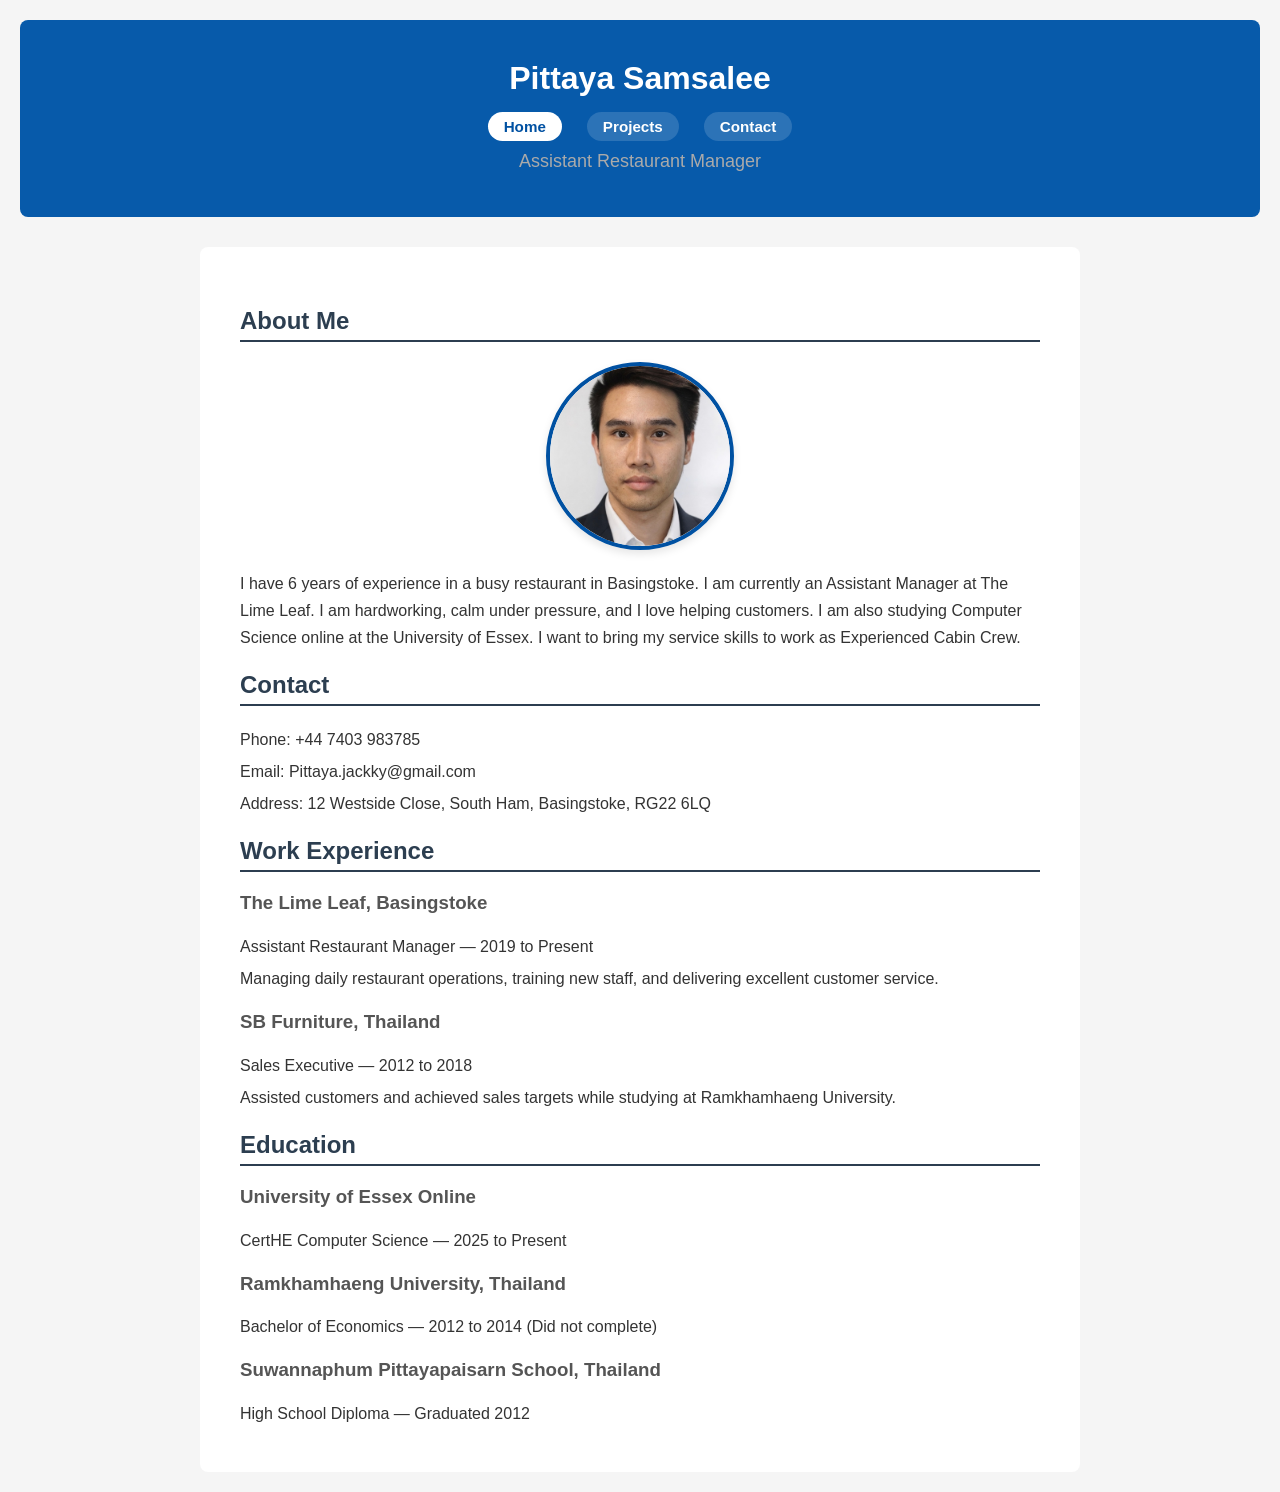
==== index.html @ 36ee8d10 "Add files via upload" ====
<!DOCTYPE html>
<html lang="en">
<head>
  <meta charset="UTF-8">
  <meta name="viewport" content="width=device-width, initial-scale=1.0">
  <title>Pittaya Samsalee</title>
  <link rel="stylesheet" href="style.css">
</head>
<body>

  <header>
    <h1>Pittaya Samsalee</h1>
    <nav class="navbar">
      <a href="index.html" class="nav-link active">Home</a>
      <a href="#" class="nav-link">Projects</a>
      <a href="#" class="nav-link">Contact</a>
    </nav>  
    <p>Assistant Restaurant Manager</p>
  </header>
  <main>

    <section>
      <h2>About Me</h2>
      <img src="profile.jpeg" alt="Pittaya Samsalee" class="profile-img">
      <p>I have 6 years of experience in a busy restaurant in Basingstoke. 
      I am currently an Assistant Manager at The Lime Leaf. I am hardworking, 
      calm under pressure, and I love helping customers. I am also studying 
      Computer Science online at the University of Essex. I want to bring my 
      service skills to work as Experienced Cabin Crew.</p>
    </section>

    <section>
      <h2>Contact</h2>
      <p>Phone: +44 7403 983785</p>
      <p>Email: Pittaya.jackky@gmail.com</p>
      <p>Address: 12 Westside Close, South Ham, Basingstoke, RG22 6LQ</p>
    </section>

    <section>
  <h2>Work Experience</h2>

  <h3>The Lime Leaf, Basingstoke</h3>
  <p>Assistant Restaurant Manager — 2019 to Present</p>
  <p>Managing daily restaurant operations, training new staff, 
  and delivering excellent customer service.</p>

  <h3>SB Furniture, Thailand</h3>
  <p>Sales Executive — 2012 to 2018</p>
  <p>Assisted customers and achieved sales targets while 
  studying at Ramkhamhaeng University.</p>

</section><section>
  <h2>Education</h2>

  <h3>University of Essex Online</h3>
  <p>CertHE Computer Science — 2025 to Present</p>

  <h3>Ramkhamhaeng University, Thailand</h3>
  <p>Bachelor of Economics — 2012 to 2014 (Did not complete)</p>

  <h3>Suwannaphum Pittayapaisarn School, Thailand</h3>
  <p>High School Diploma — Graduated 2012</p>

</section>
---- style.css ----
body {
  font-family: Arial, sans-serif;
  background-color: #f5f5f5;
  color: #333333;
  margin: 0;
  padding: 20px;
}

h1 {
  color: #2c3e50;
}

h2 {
  color: #2c3e50;
  border-bottom: 2px solid #2c3e50;
  padding-bottom: 5px;
}

h3 {
  color: #555555;
}main {
  max-width: 800px;
  margin: 0 auto;
  background-color: #ffffff;
  padding: 40px;
  border-radius: 8px;
}

header {
  text-align: center;
  margin-bottom: 30px;
}

ssection {
  margin-bottom: 30px;
}

p {  
  line-height: 1.7;  
  margin: 5px 0;
}

header {  
  background-color: #075AAA;  
  color: #ffffff;  
  padding: 40px;  
  border-radius: 8px;  
  margin-bottom: 30px;
}

header h1 {  
  color: #ffffff;  
  margin: 0;
}

header p {  
  color: #aaaaaa;  
  font-size: 18px;  
  margin: 5px 0 0 0;
}
.profile-img {
    display: block;
    margin: 20px auto;       
    width: 180px;            
    height: 180px;           
    object-fit: cover;       
    border-radius: 50%;      
    border: 4px solid #0051a2;
    box-shadow: 0 4px 8px rgba(0, 0, 0, 0.1);
}
.navbar {
    margin: 15px auto 5px auto;
    display: flex;
    justify-content: center;
    gap: 25px;
}

/* สไตล์ของปุ่มลิงก์ */
.nav-link {
    color: #ffffff !important;
    background-color: rgba(255, 255, 255, 0.15);
    text-decoration: none;
    font-size: 0.95rem;
    padding: 6px 16px;
    border-radius: 20px;
    font-weight: bold;
    transition: all 0.3s ease;
}

/* เวลาเมาส์ชี้ หรือปุ่มหน้าปัจจุบัน */
.nav-link:hover, .nav-link.active {
    color: #0051a2 !important;
    background-color: #ffffff;
}
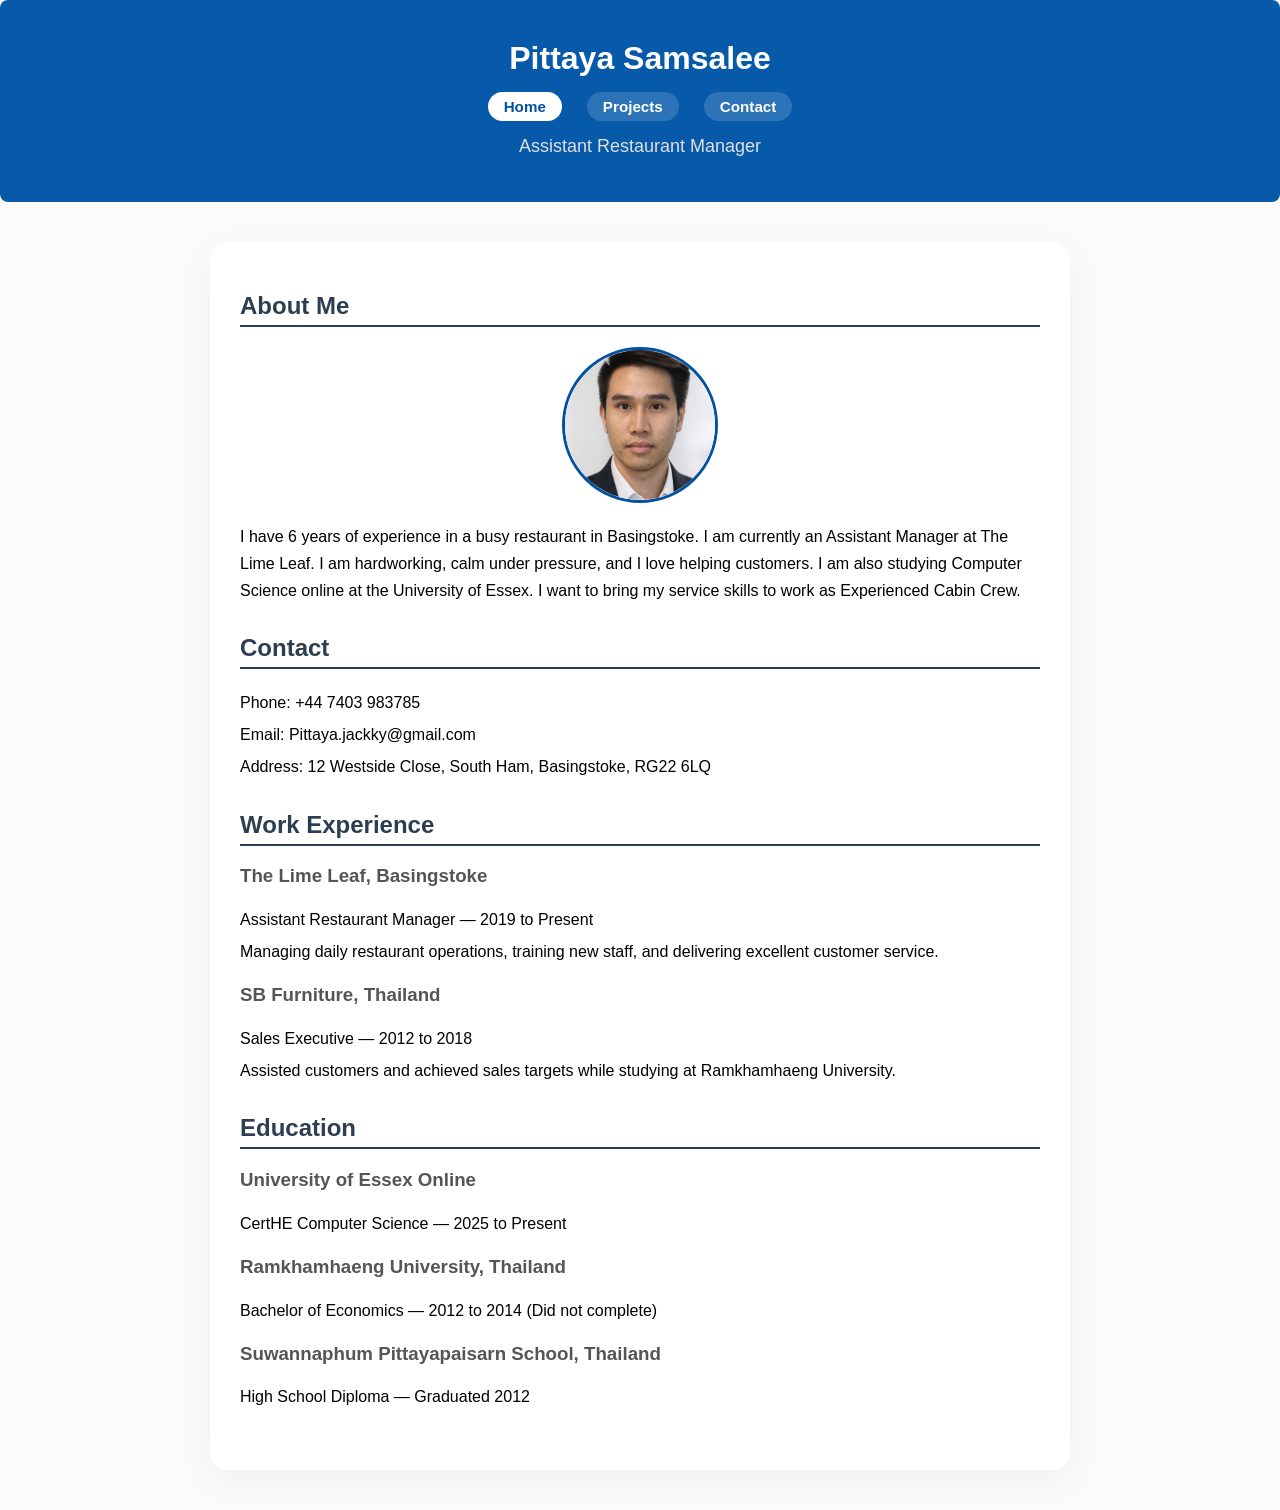
==== commit 240e063b: "Add files via upload" ====
--- a/index.html
+++ b/index.html
@@ -4,6 +4,9 @@
   <meta charset="UTF-8">
   <meta name="viewport" content="width=device-width, initial-scale=1.0">
   <title>Pittaya Samsalee</title>
+  <link rel="preconnect" href="https://fonts.googleapis.com">
+  <link rel="preconnect" href="https://fonts.gstatic.com" crossorigin>
+  <link href="https://fonts.googleapis.com/css2?family=Prompt:ital,wght@0,300;0,400;0,600;0,700;1,400&display=swap" rel="stylesheet">
   <link rel="stylesheet" href="style.css">
 </head>
 <body>
@@ -13,10 +16,11 @@
     <nav class="navbar">
       <a href="index.html" class="nav-link active">Home</a>
       <a href="#" class="nav-link">Projects</a>
-      <a href="#" class="nav-link">Contact</a>
-    </nav>  
+      <a href="contact.html" class="nav-link">Contact</a>
+    </nav>
     <p>Assistant Restaurant Manager</p>
   </header>
+  
   <main>
 
     <section>
@@ -37,28 +41,27 @@
     </section>
 
     <section>
-  <h2>Work Experience</h2>
+      <h2>Work Experience</h2>
+      <h3>The Lime Leaf, Basingstoke</h3>
+      <p>Assistant Restaurant Manager — 2019 to Present</p>
+      <p>Managing daily restaurant operations, training new staff, 
+      and delivering excellent customer service.</p>
+      <h3>SB Furniture, Thailand</h3>
+      <p>Sales Executive — 2012 to 2018</p>
+      <p>Assisted customers and achieved sales targets while 
+      studying at Ramkhamhaeng University.</p>
+    </section>
 
-  <h3>The Lime Leaf, Basingstoke</h3>
-  <p>Assistant Restaurant Manager — 2019 to Present</p>
-  <p>Managing daily restaurant operations, training new staff, 
-  and delivering excellent customer service.</p>
+    <section>
+      <h2>Education</h2>
+      <h3>University of Essex Online</h3>
+      <p>CertHE Computer Science — 2025 to Present</p>
+      <h3>Ramkhamhaeng University, Thailand</h3>
+      <p>Bachelor of Economics — 2012 to 2014 (Did not complete)</p>
+      <h3>Suwannaphum Pittayapaisarn School, Thailand</h3>
+      <p>High School Diploma — Graduated 2012</p>
+    </section>
 
-  <h3>SB Furniture, Thailand</h3>
-  <p>Sales Executive — 2012 to 2018</p>
-  <p>Assisted customers and achieved sales targets while 
-  studying at Ramkhamhaeng University.</p>
-
-</section><section>
-  <h2>Education</h2>
-
-  <h3>University of Essex Online</h3>
-  <p>CertHE Computer Science — 2025 to Present</p>
-
-  <h3>Ramkhamhaeng University, Thailand</h3>
-  <p>Bachelor of Economics — 2012 to 2014 (Did not complete)</p>
-
-  <h3>Suwannaphum Pittayapaisarn School, Thailand</h3>
-  <p>High School Diploma — Graduated 2012</p>
-
-</section>+  </main>
+</body>
+</html>
--- a/style.css
+++ b/style.css
@@ -1,73 +1,87 @@
-body {
-  font-family: Arial, sans-serif;
-  background-color: #f5f5f5;
-  color: #333333;
-  margin: 0;
-  padding: 20px;
+/* 1. จัดการฟอนต์และพื้นหลังรอบนอก */
+body, h1, h2, h3, p, a {
+    font-family: 'Prompt', -apple-system, BlinkMacSystemFont, "Segoe UI", sans-serif !important;
 }
 
+body {
+    background-color: #fcfbfa; /* สีขาวนวล Warm Minimal หรูหราสบายตา */
+    margin: 0;
+    padding: 0;
+}
+
+/* 2. จัดการหัวเว็บสีน้ำเงินเด่นสง่า */
+header {  
+    background-color: #075AAA;  
+    color: #ffffff;  
+    padding: 40px;  
+    border-radius: 8px;  
+    margin-bottom: 30px;
+    text-align: center;
+}
+
+header h1 {  
+    color: #ffffff;  
+    margin: 0;
+}
+
+header p {  
+    color: #e0e0e0;  
+    font-size: 18px;  
+    margin: 10px 0 0 0;
+}
+
+/* 3. กล่องเนื้อหาหลัก (ลอยตัวมีมิติ) */
+main {
+    max-width: 800px;
+    margin: 40px auto;
+    padding: 30px;
+    background-color: #ffffff; 
+    border-radius: 16px; 
+    box-shadow: 0 10px 40px rgba(0, 0, 0, 0.05); /* เงาฟุ้งๆ 5% ดูแพง */
+}
+
+/* 4. หัวข้อภายในเนื้อหา */
 h1 {
-  color: #2c3e50;
+    color: #2c3e50;
 }
 
 h2 {
-  color: #2c3e50;
-  border-bottom: 2px solid #2c3e50;
-  padding-bottom: 5px;
+    color: #2c3e50;
+    border-bottom: 2px solid #2c3e50;
+    padding-bottom: 5px;
 }
 
 h3 {
-  color: #555555;
-}main {
-  max-width: 800px;
-  margin: 0 auto;
-  background-color: #ffffff;
-  padding: 40px;
-  border-radius: 8px;
+    color: #555555;
 }
 
-header {
-  text-align: center;
-  margin-bottom: 30px;
-}
-
-ssection {
-  margin-bottom: 30px;
+section {
+    margin-bottom: 30px;
 }
 
 p {  
-  line-height: 1.7;  
-  margin: 5px 0;
+    line-height: 1.7;  
+    margin: 5px 0;
 }
 
-header {  
-  background-color: #075AAA;  
-  color: #ffffff;  
-  padding: 40px;  
-  border-radius: 8px;  
-  margin-bottom: 30px;
+/* 5. รูปโปรไฟล์พร้อมเอฟเฟกต์ซูมเวลาร่อนเมาส์ผ่าน */
+.profile-img {
+    width: 150px;
+    height: 150px;
+    border-radius: 50%;
+    object-fit: cover;
+    display: block;
+    margin: 20px auto;
+    border: 3px solid #0051a2;
+    transition: transform 0.4s cubic-bezier(0.165, 0.84, 0.44, 1);
 }
 
-header h1 {  
-  color: #ffffff;  
-  margin: 0;
+.profile-img:hover {
+    transform: scale(1.08); /* รูปขยายอย่างนุ่มนวล 8% */
+    cursor: pointer;
 }
 
-header p {  
-  color: #aaaaaa;  
-  font-size: 18px;  
-  margin: 5px 0 0 0;
-}
-.profile-img {
-    display: block;
-    margin: 20px auto;       
-    width: 180px;            
-    height: 180px;           
-    object-fit: cover;       
-    border-radius: 50%;      
-    border: 4px solid #0051a2;
-    box-shadow: 0 4px 8px rgba(0, 0, 0, 0.1);
-}
+/* 6. แถบเมนูนำทาง (Navbar) */
 .navbar {
     margin: 15px auto 5px auto;
     display: flex;
@@ -75,7 +89,6 @@
     gap: 25px;
 }
 
-/* สไตล์ของปุ่มลิงก์ */
 .nav-link {
     color: #ffffff !important;
     background-color: rgba(255, 255, 255, 0.15);
@@ -87,7 +100,6 @@
     transition: all 0.3s ease;
 }
 
-/* เวลาเมาส์ชี้ หรือปุ่มหน้าปัจจุบัน */
 .nav-link:hover, .nav-link.active {
     color: #0051a2 !important;
     background-color: #ffffff;
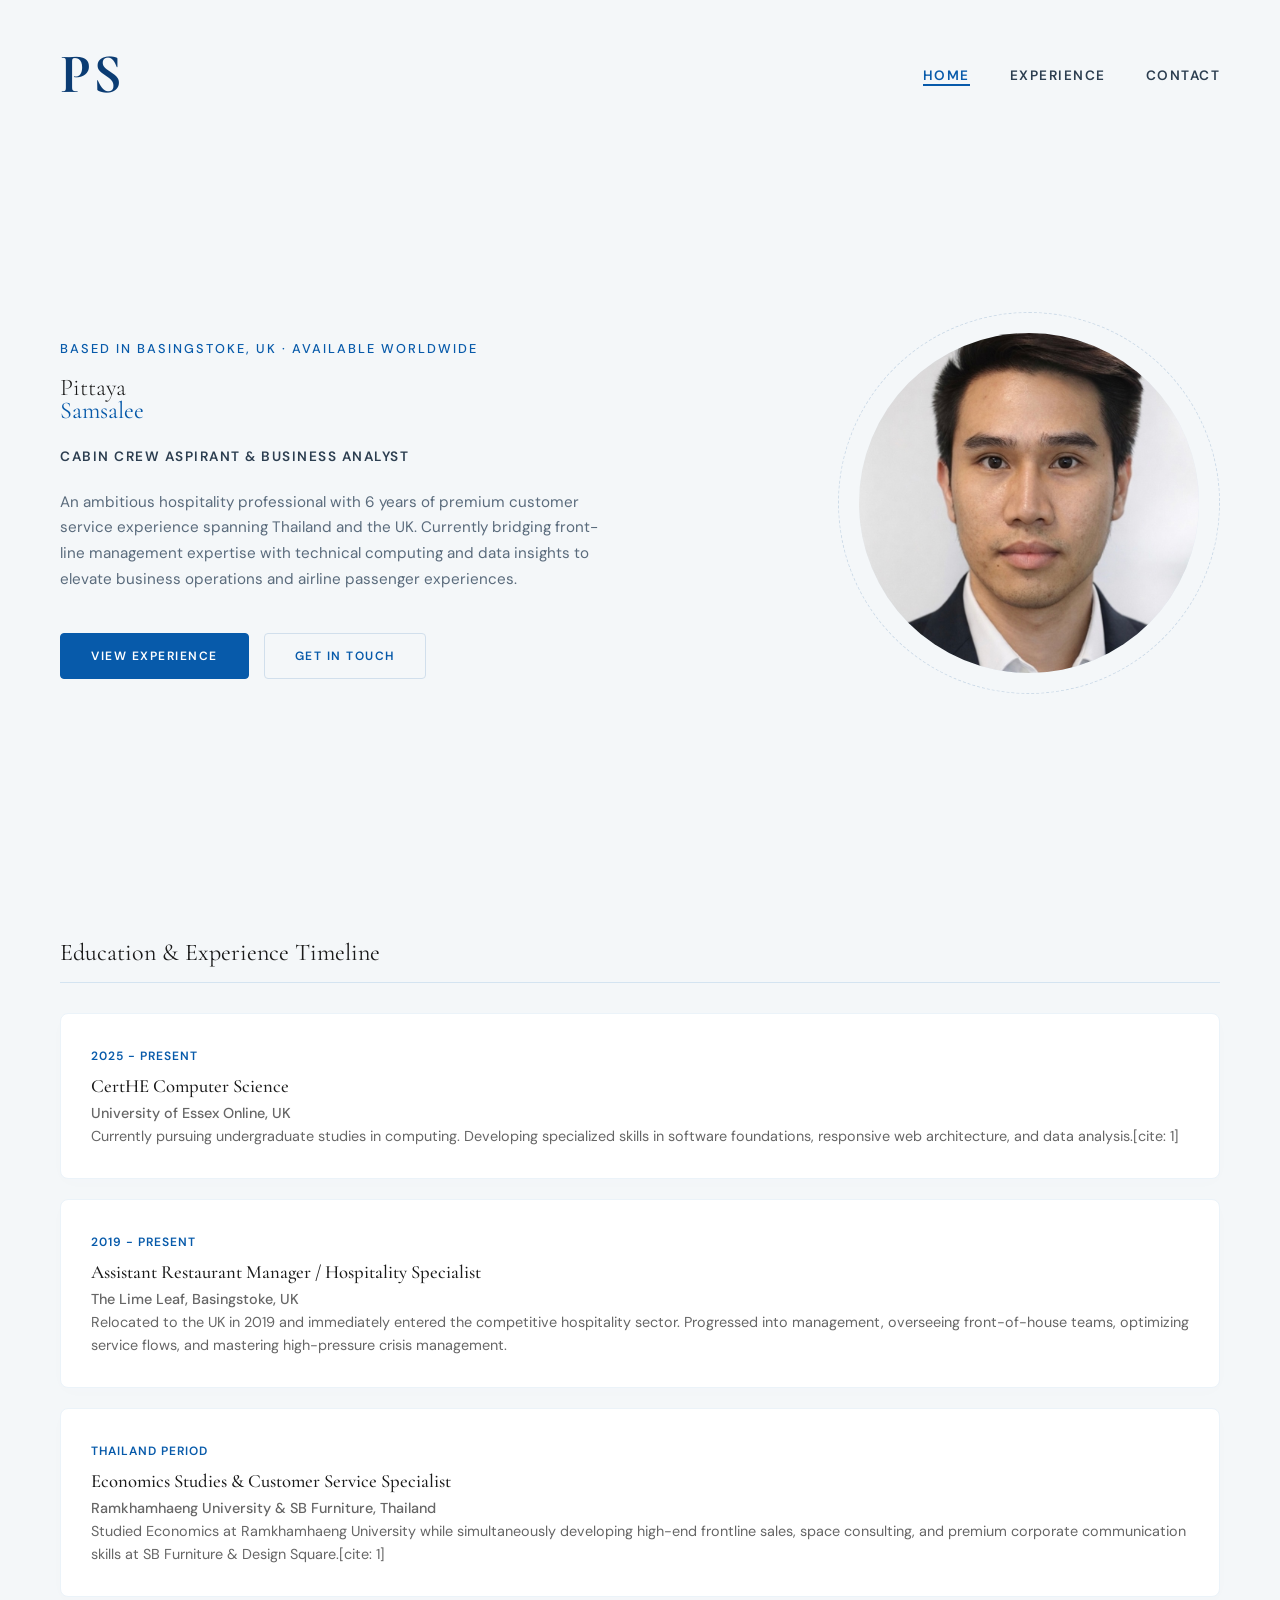
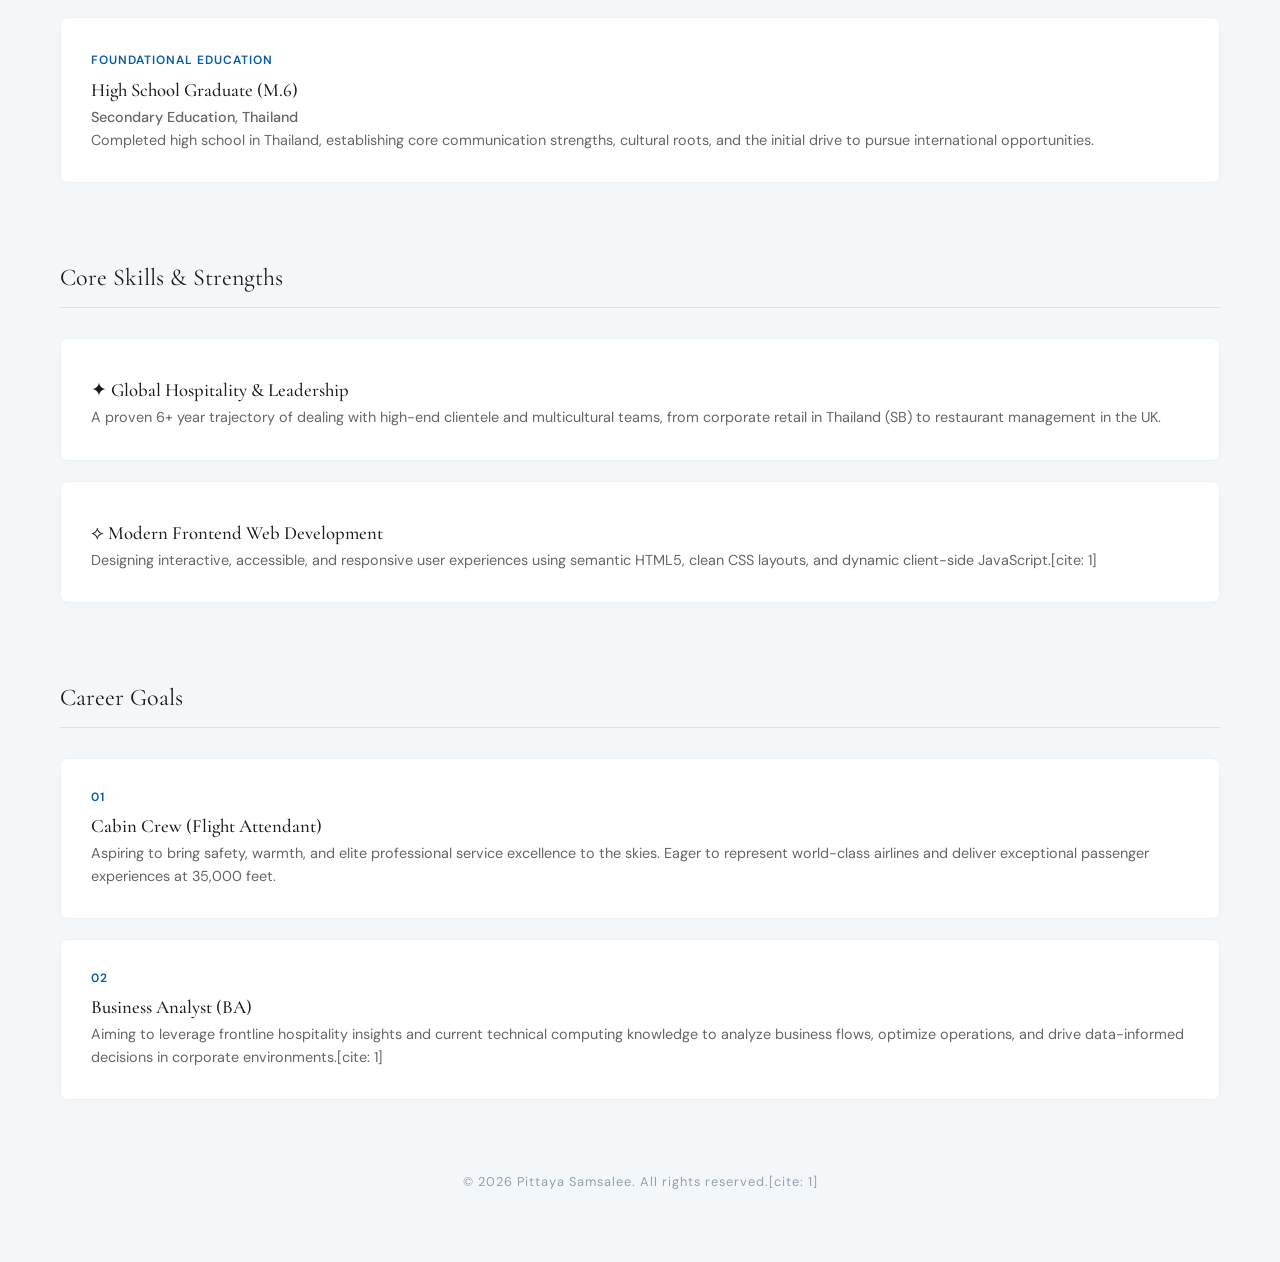
==== commit 74fcf645: "Add files via upload" ====
--- a/index.html
+++ b/index.html
@@ -1,67 +1,127 @@
 <!DOCTYPE html>
 <html lang="en">
 <head>
-  <meta charset="UTF-8">
-  <meta name="viewport" content="width=device-width, initial-scale=1.0">
-  <title>Pittaya Samsalee</title>
+  <meta charset="UTF-8" />
+  <meta name="viewport" content="width=device-width, initial-scale=1.0" />
+  <title>Pittaya Samsalee — Portfolio</title>
   <link rel="preconnect" href="https://fonts.googleapis.com">
   <link rel="preconnect" href="https://fonts.gstatic.com" crossorigin>
-  <link href="https://fonts.googleapis.com/css2?family=Prompt:ital,wght@0,300;0,400;0,600;0,700;1,400&display=swap" rel="stylesheet">
-  <link rel="stylesheet" href="style.css">
+  <link href="https://fonts.googleapis.com/css2?family=Cormorant+Garamond:wght@300;400;500;600&family=DM+Sans:wght@300;400;500&display=swap" rel="stylesheet" />
+  <link rel="stylesheet" href="style.css" />
 </head>
 <body>
 
-  <header>
-    <h1>Pittaya Samsalee</h1>
-    <nav class="navbar">
-      <a href="index.html" class="nav-link active">Home</a>
-      <a href="#" class="nav-link">Projects</a>
-      <a href="contact.html" class="nav-link">Contact</a>
-    </nav>
-    <p>Assistant Restaurant Manager</p>
-  </header>
-  
+  <!-- NAV BAR -->
+  <nav class="navbar">
+    <div class="nav-logo">PS</div>
+    <ul class="nav-links">
+      <li><a href="index.html" class="nav-link active">HOME</a></li>
+      <li><a href="projects.html" class="nav-link">EXPERIENCE</a></li>
+      <li><a href="contact.html" class="nav-link">CONTACT</a></li>
+    </ul>
+  </nav>
+
   <main>
-
-    <section>
-      <h2>About Me</h2>
-      <img src="profile.jpeg" alt="Pittaya Samsalee" class="profile-img">
-      <p>I have 6 years of experience in a busy restaurant in Basingstoke. 
-      I am currently an Assistant Manager at The Lime Leaf. I am hardworking, 
-      calm under pressure, and I love helping customers. I am also studying 
-      Computer Science online at the University of Essex. I want to bring my 
-      service skills to work as Experienced Cabin Crew.</p>
+    <!-- HERO SECTION (แบ่งฝั่งซ้ายข้อความ ขวารูปในวงกลมกราฟิกพรีเมียม) -->
+    <section class="hero-section">
+      <div class="hero-content">
+        <p class="hero-label">Based in Basingstoke, UK · Available Worldwide</p>
+        <h1 class="hero-name">Pittaya<br><span class="last-name">Samsalee</span></h1>
+        <p class="hero-tagline">CABIN CREW ASPIRANT &amp; BUSINESS ANALYST</p>
+        <p class="hero-desc">
+          An ambitious hospitality professional with 6 years of premium customer service experience spanning Thailand and the UK. 
+          Currently bridging front-line management expertise with technical computing and data insights to elevate business operations and airline passenger experiences.
+        </p>
+        <div class="hero-cta">
+          <a href="projects.html" class="btn btn-primary">VIEW EXPERIENCE</a>
+          <a href="contact.html" class="btn btn-outline">GET IN TOUCH</a>
+        </div>
+      </div>
+      
+      <!-- ฝั่งขวา: วงกลมกราฟิกโทนฟ้าละมุนพร้อมรูปโปรไฟล์สุดหล่อของแจ๊ค -->
+      <div class="hero-visual">
+        <div class="hero-circle-outer">
+          <div class="hero-circle">
+            <img src="profile.jpeg" alt="Pittaya Samsalee" class="hero-profile-img">
+          </div>
+        </div>
+      </div>
     </section>
 
-    <section>
-      <h2>Contact</h2>
-      <p>Phone: +44 7403 983785</p>
-      <p>Email: Pittaya.jackky@gmail.com</p>
-      <p>Address: 12 Westside Close, South Ham, Basingstoke, RG22 6LQ</p>
+    <!-- EXPERIENCE & EDUCATION TIMELINE (ประวัติจริง 100%) -->
+    <section class="skills-section">
+      <h2>Education &amp; Experience Timeline</h2>
+      <div class="skills-grid">
+        
+        <div class="skill-card">
+          <span class="timeline-date">2025 - PRESENT</span>
+          <h3>CertHE Computer Science</h3>
+          <p class="company-name">University of Essex Online, UK</p>
+          <p>Currently pursuing undergraduate studies in computing. Developing specialized skills in software foundations, responsive web architecture, and data analysis.[cite: 1]</p>
+        </div>
+
+        <div class="skill-card">
+          <span class="timeline-date">2019 - PRESENT</span>
+          <h3>Assistant Restaurant Manager / Hospitality Specialist</h3>
+          <p class="company-name">The Lime Leaf, Basingstoke, UK</p>
+          <p>Relocated to the UK in 2019 and immediately entered the competitive hospitality sector. Progressed into management, overseeing front-of-house teams, optimizing service flows, and mastering high-pressure crisis management.</p>
+        </div>
+
+        <div class="skill-card">
+          <span class="timeline-date">THAILAND PERIOD</span>
+          <h3>Economics Studies &amp; Customer Service Specialist</h3>
+          <p class="company-name">Ramkhamhaeng University &amp; SB Furniture, Thailand</p>
+          <p>Studied Economics at Ramkhamhaeng University while simultaneously developing high-end frontline sales, space consulting, and premium corporate communication skills at SB Furniture &amp; Design Square.[cite: 1]</p>
+        </div>
+
+        <div class="skill-card">
+          <span class="timeline-date">FOUNDATIONAL EDUCATION</span>
+          <h3>High School Graduate (M.6)</h3>
+          <p class="company-name">Secondary Education, Thailand</p>
+          <p>Completed high school in Thailand, establishing core communication strengths, cultural roots, and the initial drive to pursue international opportunities.</p>
+        </div>
+
+      </div>
     </section>
 
-    <section>
-      <h2>Work Experience</h2>
-      <h3>The Lime Leaf, Basingstoke</h3>
-      <p>Assistant Restaurant Manager — 2019 to Present</p>
-      <p>Managing daily restaurant operations, training new staff, 
-      and delivering excellent customer service.</p>
-      <h3>SB Furniture, Thailand</h3>
-      <p>Sales Executive — 2012 to 2018</p>
-      <p>Assisted customers and achieved sales targets while 
-      studying at Ramkhamhaeng University.</p>
+    <!-- CORE SKILLS SECTION -->
+    <section class="skills-section" style="margin-top: 60px;">
+      <h2>Core Skills &amp; Strengths</h2>
+      <div class="skills-grid">
+        <div class="skill-card">
+          <h3>✦ Global Hospitality &amp; Leadership</h3>
+          <p>A proven 6+ year trajectory of dealing with high-end clientele and multicultural teams, from corporate retail in Thailand (SB) to restaurant management in the UK.</p>
+        </div>
+        <div class="skill-card">
+          <h3>⟡ Modern Frontend Web Development</h3>
+          <p>Designing interactive, accessible, and responsive user experiences using semantic HTML5, clean CSS layouts, and dynamic client-side JavaScript.[cite: 1]</p>
+        </div>
+      </div>
     </section>
 
-    <section>
-      <h2>Education</h2>
-      <h3>University of Essex Online</h3>
-      <p>CertHE Computer Science — 2025 to Present</p>
-      <h3>Ramkhamhaeng University, Thailand</h3>
-      <p>Bachelor of Economics — 2012 to 2014 (Did not complete)</p>
-      <h3>Suwannaphum Pittayapaisarn School, Thailand</h3>
-      <p>High School Diploma — Graduated 2012</p>
+    <!-- CAREER GOALS SECTION (ล็อกเป้าหมายตามที่บรีฟล่าสุด) -->
+    <section class="goals-section" style="margin-top: 60px;">
+      <h2>Career Goals</h2>
+      <div class="goals-grid">
+        <div class="goal-card">
+          <div class="goal-number">01</div>
+          <h3>Cabin Crew (Flight Attendant)</h3>
+          <p>Aspiring to bring safety, warmth, and elite professional service excellence to the skies. Eager to represent world-class airlines and deliver exceptional passenger experiences at 35,000 feet.</p>
+        </div>
+        <div class="goal-card">
+          <div class="goal-number">02</div>
+          <h3>Business Analyst (BA)</h3>
+          <p>Aiming to leverage frontline hospitality insights and current technical computing knowledge to analyze business flows, optimize operations, and drive data-informed decisions in corporate environments.[cite: 1]</p>
+        </div>
+      </div>
     </section>
+  </main>
 
-  </main>
+  <!-- FOOTER -->
+  <footer class="footer">
+    <p>© 2026 Pittaya Samsalee. All rights reserved.[cite: 1]</p>
+  </footer>
+
+  <script src="script.js"></script>
 </body>
 </html>
--- a/style.css
+++ b/style.css
@@ -1,106 +1,267 @@
-/* 1. จัดการฟอนต์และพื้นหลังรอบนอก */
-body, h1, h2, h3, p, a {
-    font-family: 'Prompt', -apple-system, BlinkMacSystemFont, "Segoe UI", sans-serif !important;
-}
-
+/* 1. จัดการพื้นฐานดึงสีนวล Warm Minimal ผสมโทนฟ้า */
 body {
-    background-color: #fcfbfa; /* สีขาวนวล Warm Minimal หรูหราสบายตา */
+    background-color: #F4F7F9; /* สีพื้นหลังขาวอมฟ้าละมุนตา */
     margin: 0;
     padding: 0;
-}
-
-/* 2. จัดการหัวเว็บสีน้ำเงินเด่นสง่า */
-header {  
-    background-color: #075AAA;  
-    color: #ffffff;  
-    padding: 40px;  
-    border-radius: 8px;  
+    color: #2C3E50;
+    font-family: 'DM Sans', sans-serif;
+    -webkit-font-smoothing: antialiased;
+}
+
+/* 2. แถบนำทางโปร่งตา ปรับโลโก้ PS ใหญ่ขึ้น ขยับห่างจากขอบจอสวยงาม */
+.navbar {
+    display: flex;
+    justify-content: space-between;
+    align-items: center;
+    padding: 40px 60px; /* เพิ่มระยะห่างบนล่างซ้ายขวา */
+    background-color: transparent;
+}
+
+.nav-logo {
+    font-family: 'Cormorant Garamond', serif;
+    font-size: 3.5rem !important; /* ขยายขนาดจากเดิมให้ใหญ่เต็มตา สะใจแจ๊คกี้เลยครับ */
+    font-weight: 700 !important; /* ปรับเพิ่มความหนาของตัวอักษรให้เด่นชัดขึ้น */
+    color: #0B3C73 !important; /* เปลี่ยนเป็นสีกรมท่าน้ำเงินเข้มลักชู คมชัดกระแทกตา */
+    letter-spacing: 2px;
+}
+
+.nav-links {
+    list-style: none;
+    display: flex;
+    gap: 40px;
+    margin: 0;
+    padding: 0;
+}
+
+.nav-link {
+    text-decoration: none;
+    color: #2C3E50 !important;
+    font-size: 0.85rem;
+    font-weight: 600;
+    letter-spacing: 1.5px;
+    transition: all 0.3s ease;
+}
+
+.nav-link:hover, .nav-link.active {
+    color: #075AAA !important;
+    border-bottom: 2px solid #075AAA;
+}
+
+/* 3. หน้าเนื้อหาหลักกว้างสไตล์โมเดิร์นกว้างขวาง */
+main {
+    max-width: 1200px;
+    margin: 0 auto;
+    padding: 0 60px;
+    animation: fadeInPage 0.8s cubic-bezier(0.25, 1, 0.5, 1) forwards;
+}
+
+@keyframes fadeInPage {
+    from { opacity: 0; transform: translateY(20px); }
+    to { opacity: 1; transform: translateY(0); }
+}
+
+/* 4. HERO SECTION - แบ่งฝั่งซ้ายข้อความ ขวารูปภาพวงกลม */
+.hero-section {
+    display: flex;
+    align-items: center;
+    justify-content: space-between;
+    min-height: 70vh;
+    gap: 40px;
+    padding: 40px 0;
+}
+
+.hero-content {
+    flex: 1;
+    max-width: 600px;
+}
+
+.hero-label {
+    font-size: 0.8rem;
+    text-transform: uppercase;
+    letter-spacing: 2px;
+    color: #075AAA;
+    font-weight: 500;
+    margin-bottom: 20px;
+}
+
+.hero-name {
+    font-family: 'Cormorant Garamond', serif;[cite: 1]
+    font-size: 5rem;
+    font-weight: 300;
+    color: #1A1A1A;
+    line-height: 0.95;
+    margin: 0 0 25px 0;
+}
+
+.hero-name .last-name {
+    color: #075AAA; /* สีนามสกุลคุมโทนฟ้าน้ำเงินลักชู */
+    font-weight: 400;
+}
+
+.hero-tagline {
+    font-size: 0.85rem;
+    font-weight: 600;
+    letter-spacing: 1.5px;
+    color: #2C3E50;
+    margin-bottom: 25px;
+    text-transform: uppercase;
+}
+
+.hero-desc {
+    font-size: 0.95rem;
+    line-height: 1.7;
+    color: #5A6B7C;
+    margin-bottom: 40px;
+}
+
+/* ปุ่มกดสไตล์มินิมอล */
+.hero-cta {
+    display: flex;
+    gap: 15px;
+}
+
+.btn {
+    display: inline-block;
+    padding: 14px 30px;
+    font-size: 0.75rem;
+    font-weight: 600;
+    letter-spacing: 1.5px;
+    text-decoration: none;
+    border-radius: 4px;
+    transition: all 0.3s ease;
+    font-family: 'DM Sans', sans-serif;
+}
+
+.btn-primary {
+    background-color: #075AAA;
+    color: #FFFFFF !important;
+    border: 1px solid #075AAA;
+}
+
+.btn-primary:hover {
+    background-color: #054482;
+    border-color: #054482;
+}
+
+.btn-outline {
+    background-color: transparent;
+    color: #075AAA !important;
+    border: 1px solid #D1DFEC;
+}
+
+.btn-outline:hover {
+    background-color: #E6EEF5;
+    border-color: #075AAA;
+}
+
+/* 5. ฝั่งขวา: คุมขนาดกรอบวงกลมและรูปภาพโปรไฟล์แจ๊คเก่งให้เนียนกริบ */
+.hero-visual {
+    flex: 1;
+    display: flex;
+    justify-content: flex-end;
+    align-items: center;
+}
+
+.hero-circle-outer {
+    width: 380px;
+    height: 380px;
+    border-radius: 50%;
+    border: 1px dashed #CDDBE8; /* เส้นประล้อมรอบเพิ่มลูกเล่น */
+    display: flex;
+    justify-content: center;
+    align-items: center;
+}
+
+.hero-circle {
+    width: 340px;
+    height: 340px;
+    border-radius: 50%;
+    background: linear-gradient(145deg, #EBF3F9, #D4E4F1);
+    display: flex;
+    justify-content: center;
+    align-items: center;
+    overflow: hidden; /* สั่งตัดขอบรูปภาพส่วนเกินให้เป็นวงกลมมน */
+    box-shadow: inset 0 0 20px rgba(255,255,255,0.6);
+}
+
+.hero-profile-img {
+    width: 100%;
+    height: 100%;
+    object-fit: cover; /* คุมรูปถ่ายไม่ให้เบี้ยวหรือยืด */
+    transition: transform 0.4s ease;
+}
+
+.hero-profile-img:hover {
+    transform: scale(1.05);
+    cursor: pointer;
+}
+
+/* 6. ส่วนเนื้อหาไทม์ไลน์และการ์ดข้อมูลพาร์ทล่าง */
+h2 {
+    font-family: 'Cormorant Garamond', serif;[cite: 1]
+    font-size: 2.2rem;
+    color: #1A1A1A;
+    font-weight: 400;
+    margin-top: 80px;
     margin-bottom: 30px;
+    border-bottom: 1px solid #D4E4F1;
+    padding-bottom: 15px;
+}
+
+.skills-grid, .goals-grid {
+    display: flex;
+    flex-direction: column;
+    gap: 20px;
+}
+
+.skill-card, .goal-card {
+    background-color: #FFFFFF;
+    padding: 30px;
+    border-radius: 8px;
+    box-shadow: 0 4px 20px rgba(7, 90, 170, 0.01);
+    border: 1px solid #EBF3F9;
+    transition: all 0.3s ease;
+}
+
+.skill-card:hover, .goal-card:hover {
+    transform: translateY(-2px);
+    border-color: #075AAA;
+}
+
+.timeline-date, .goal-number {
+    font-size: 0.75rem;
+    font-weight: 600;
+    color: #075AAA;
+    letter-spacing: 1px;
+}
+
+.skill-card h3, .goal-card h3 {
+    font-family: 'Cormorant Garamond', serif;[cite: 1]
+    font-size: 1.5rem;
+    font-weight: 500;
+    margin: 10px 0 5px 0;
+    color: #1A1A1A;
+}
+
+.company-name {
+    font-size: 0.85rem;
+    font-weight: 500;
+    color: #5A6B7C;
+    margin: 0 0 15px 0;
+}
+
+.skill-card p, .goal-card p {
+    font-size: 0.9rem;
+    line-height: 1.6;
+    color: #666666;
+    margin: 0;
+}
+
+/* ส่วนท้ายเว็บ */
+.footer {
     text-align: center;
-}
-
-header h1 {  
-    color: #ffffff;  
-    margin: 0;
-}
-
-header p {  
-    color: #e0e0e0;  
-    font-size: 18px;  
-    margin: 10px 0 0 0;
-}
-
-/* 3. กล่องเนื้อหาหลัก (ลอยตัวมีมิติ) */
-main {
-    max-width: 800px;
-    margin: 40px auto;
-    padding: 30px;
-    background-color: #ffffff; 
-    border-radius: 16px; 
-    box-shadow: 0 10px 40px rgba(0, 0, 0, 0.05); /* เงาฟุ้งๆ 5% ดูแพง */
-}
-
-/* 4. หัวข้อภายในเนื้อหา */
-h1 {
-    color: #2c3e50;
-}
-
-h2 {
-    color: #2c3e50;
-    border-bottom: 2px solid #2c3e50;
-    padding-bottom: 5px;
-}
-
-h3 {
-    color: #555555;
-}
-
-section {
-    margin-bottom: 30px;
-}
-
-p {  
-    line-height: 1.7;  
-    margin: 5px 0;
-}
-
-/* 5. รูปโปรไฟล์พร้อมเอฟเฟกต์ซูมเวลาร่อนเมาส์ผ่าน */
-.profile-img {
-    width: 150px;
-    height: 150px;
-    border-radius: 50%;
-    object-fit: cover;
-    display: block;
-    margin: 20px auto;
-    border: 3px solid #0051a2;
-    transition: transform 0.4s cubic-bezier(0.165, 0.84, 0.44, 1);
-}
-
-.profile-img:hover {
-    transform: scale(1.08); /* รูปขยายอย่างนุ่มนวล 8% */
-    cursor: pointer;
-}
-
-/* 6. แถบเมนูนำทาง (Navbar) */
-.navbar {
-    margin: 15px auto 5px auto;
-    display: flex;
-    justify-content: center;
-    gap: 25px;
-}
-
-.nav-link {
-    color: #ffffff !important;
-    background-color: rgba(255, 255, 255, 0.15);
-    text-decoration: none;
-    font-size: 0.95rem;
-    padding: 6px 16px;
-    border-radius: 20px;
-    font-weight: bold;
-    transition: all 0.3s ease;
-}
-
-.nav-link:hover, .nav-link.active {
-    color: #0051a2 !important;
-    background-color: #ffffff;
+    padding: 60px 0;
+    font-size: 0.8rem;
+    color: #91A1B0;
+    letter-spacing: 1px;
 }
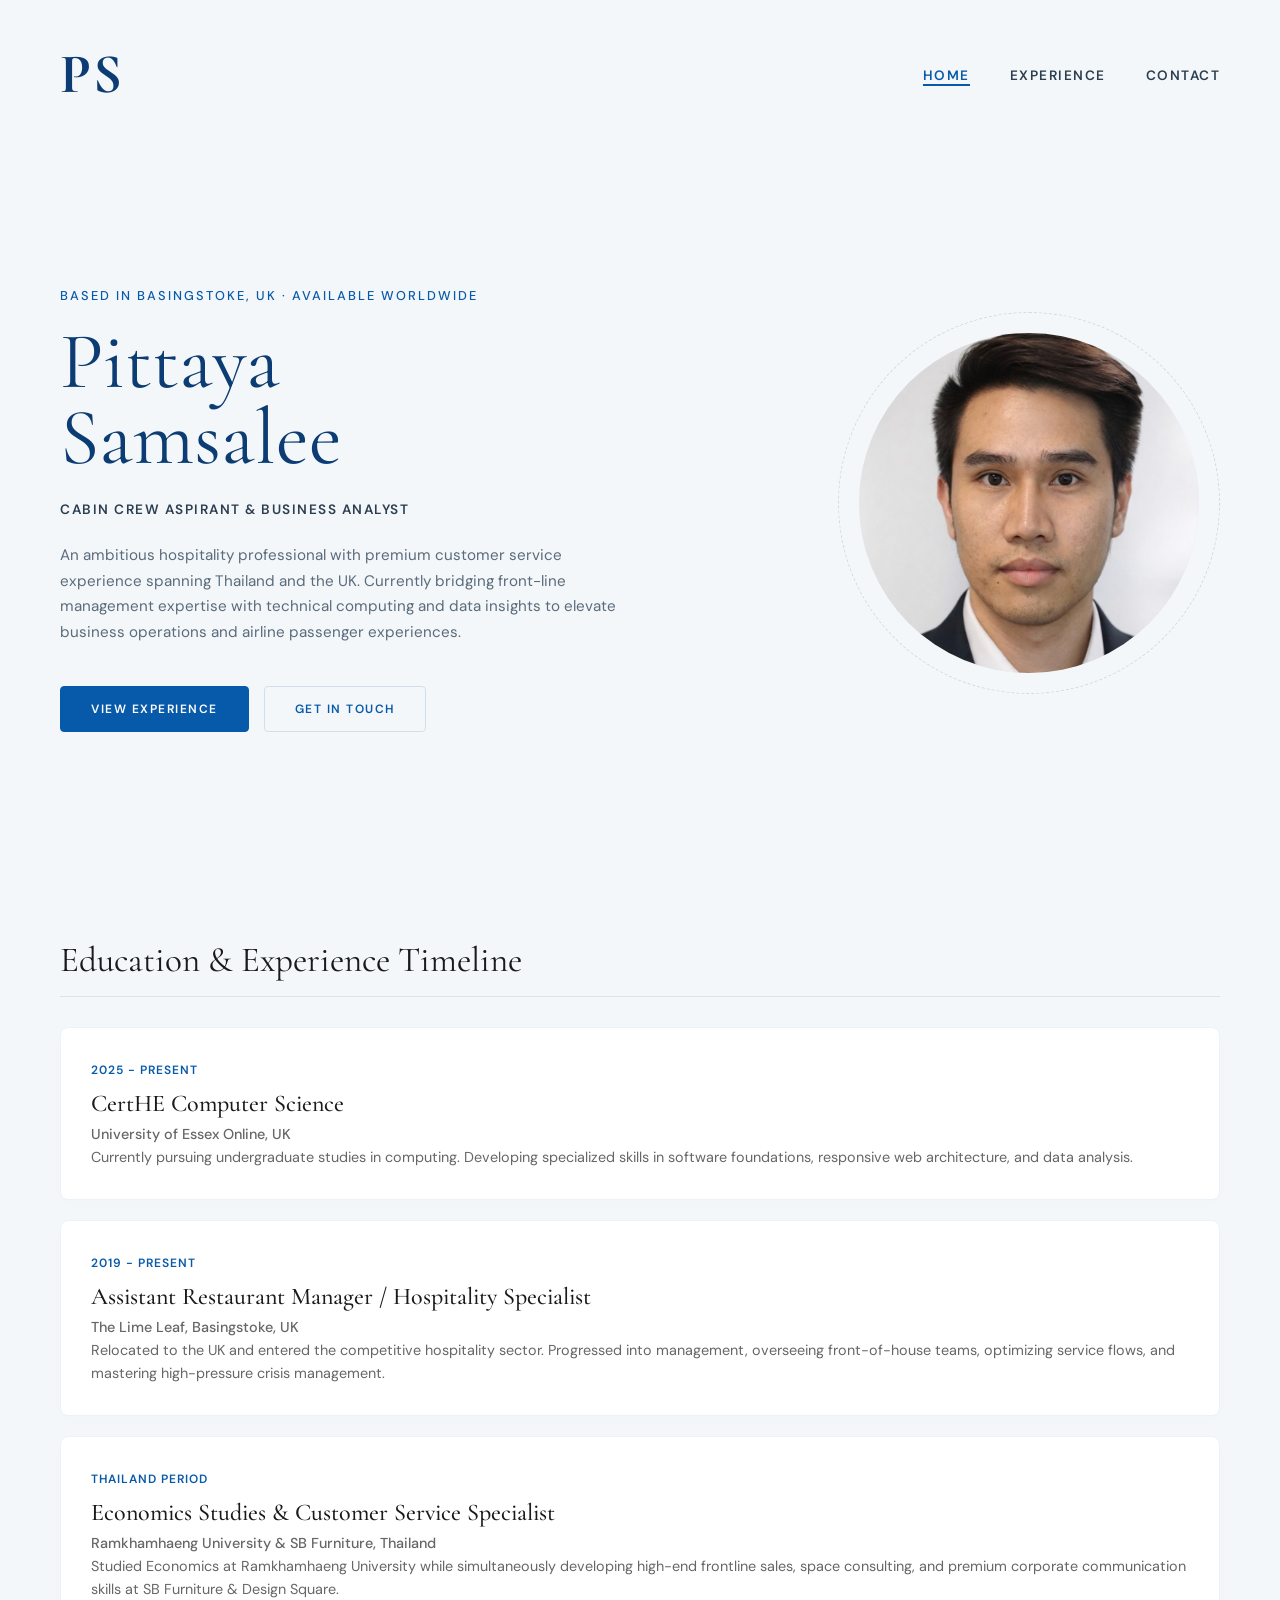
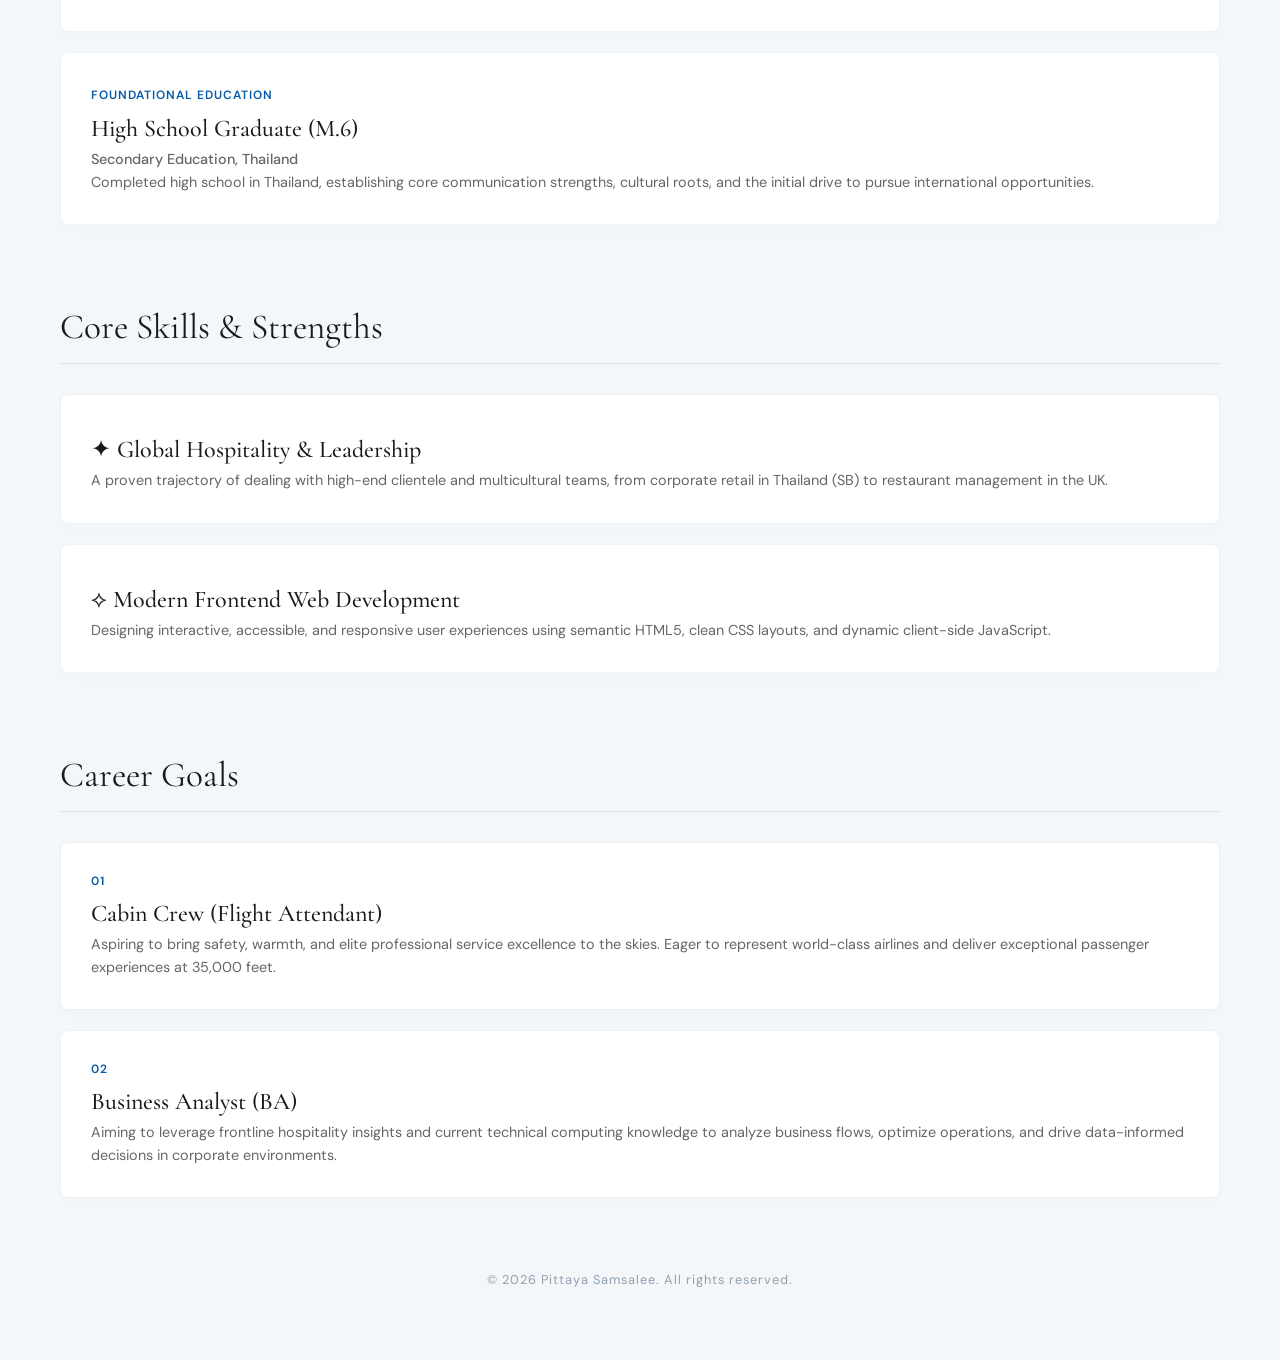
==== commit ea216a51: "Add files via upload" ====
--- a/index.html
+++ b/index.html
@@ -22,14 +22,14 @@
   </nav>
 
   <main>
-    <!-- HERO SECTION (แบ่งฝั่งซ้ายข้อความ ขวารูปในวงกลมกราฟิกพรีเมียม) -->
+    <!-- HERO SECTION -->
     <section class="hero-section">
       <div class="hero-content">
         <p class="hero-label">Based in Basingstoke, UK · Available Worldwide</p>
         <h1 class="hero-name">Pittaya<br><span class="last-name">Samsalee</span></h1>
         <p class="hero-tagline">CABIN CREW ASPIRANT &amp; BUSINESS ANALYST</p>
         <p class="hero-desc">
-          An ambitious hospitality professional with 6 years of premium customer service experience spanning Thailand and the UK. 
+          An ambitious hospitality professional with premium customer service experience spanning Thailand and the UK. 
           Currently bridging front-line management expertise with technical computing and data insights to elevate business operations and airline passenger experiences.
         </p>
         <div class="hero-cta">
@@ -38,7 +38,6 @@
         </div>
       </div>
       
-      <!-- ฝั่งขวา: วงกลมกราฟิกโทนฟ้าละมุนพร้อมรูปโปรไฟล์สุดหล่อของแจ๊ค -->
       <div class="hero-visual">
         <div class="hero-circle-outer">
           <div class="hero-circle">
@@ -48,7 +47,7 @@
       </div>
     </section>
 
-    <!-- EXPERIENCE & EDUCATION TIMELINE (ประวัติจริง 100%) -->
+    <!-- TIMELINE -->
     <section class="skills-section">
       <h2>Education &amp; Experience Timeline</h2>
       <div class="skills-grid">
@@ -57,21 +56,21 @@
           <span class="timeline-date">2025 - PRESENT</span>
           <h3>CertHE Computer Science</h3>
           <p class="company-name">University of Essex Online, UK</p>
-          <p>Currently pursuing undergraduate studies in computing. Developing specialized skills in software foundations, responsive web architecture, and data analysis.[cite: 1]</p>
+          <p>Currently pursuing undergraduate studies in computing. Developing specialized skills in software foundations, responsive web architecture, and data analysis.</p>
         </div>
 
         <div class="skill-card">
           <span class="timeline-date">2019 - PRESENT</span>
           <h3>Assistant Restaurant Manager / Hospitality Specialist</h3>
           <p class="company-name">The Lime Leaf, Basingstoke, UK</p>
-          <p>Relocated to the UK in 2019 and immediately entered the competitive hospitality sector. Progressed into management, overseeing front-of-house teams, optimizing service flows, and mastering high-pressure crisis management.</p>
+          <p>Relocated to the UK and entered the competitive hospitality sector. Progressed into management, overseeing front-of-house teams, optimizing service flows, and mastering high-pressure crisis management.</p>
         </div>
 
         <div class="skill-card">
           <span class="timeline-date">THAILAND PERIOD</span>
           <h3>Economics Studies &amp; Customer Service Specialist</h3>
           <p class="company-name">Ramkhamhaeng University &amp; SB Furniture, Thailand</p>
-          <p>Studied Economics at Ramkhamhaeng University while simultaneously developing high-end frontline sales, space consulting, and premium corporate communication skills at SB Furniture &amp; Design Square.[cite: 1]</p>
+          <p>Studied Economics at Ramkhamhaeng University while simultaneously developing high-end frontline sales, space consulting, and premium corporate communication skills at SB Furniture &amp; Design Square.</p>
         </div>
 
         <div class="skill-card">
@@ -84,22 +83,22 @@
       </div>
     </section>
 
-    <!-- CORE SKILLS SECTION -->
+    <!-- CORE SKILLS -->
     <section class="skills-section" style="margin-top: 60px;">
       <h2>Core Skills &amp; Strengths</h2>
       <div class="skills-grid">
         <div class="skill-card">
           <h3>✦ Global Hospitality &amp; Leadership</h3>
-          <p>A proven 6+ year trajectory of dealing with high-end clientele and multicultural teams, from corporate retail in Thailand (SB) to restaurant management in the UK.</p>
+          <p>A proven trajectory of dealing with high-end clientele and multicultural teams, from corporate retail in Thailand (SB) to restaurant management in the UK.</p>
         </div>
         <div class="skill-card">
           <h3>⟡ Modern Frontend Web Development</h3>
-          <p>Designing interactive, accessible, and responsive user experiences using semantic HTML5, clean CSS layouts, and dynamic client-side JavaScript.[cite: 1]</p>
+          <p>Designing interactive, accessible, and responsive user experiences using semantic HTML5, clean CSS layouts, and dynamic client-side JavaScript.</p>
         </div>
       </div>
     </section>
 
-    <!-- CAREER GOALS SECTION (ล็อกเป้าหมายตามที่บรีฟล่าสุด) -->
+    <!-- GOALS -->
     <section class="goals-section" style="margin-top: 60px;">
       <h2>Career Goals</h2>
       <div class="goals-grid">
@@ -111,15 +110,14 @@
         <div class="goal-card">
           <div class="goal-number">02</div>
           <h3>Business Analyst (BA)</h3>
-          <p>Aiming to leverage frontline hospitality insights and current technical computing knowledge to analyze business flows, optimize operations, and drive data-informed decisions in corporate environments.[cite: 1]</p>
+          <p>Aiming to leverage frontline hospitality insights and current technical computing knowledge to analyze business flows, optimize operations, and drive data-informed decisions in corporate environments.</p>
         </div>
       </div>
     </section>
   </main>
 
-  <!-- FOOTER -->
   <footer class="footer">
-    <p>© 2026 Pittaya Samsalee. All rights reserved.[cite: 1]</p>
+    <p>© 2026 Pittaya Samsalee. All rights reserved.</p>
   </footer>
 
   <script src="script.js"></script>
--- a/style.css
+++ b/style.css
@@ -1,4 +1,6 @@
-/* 1. จัดการพื้นฐานดึงสีนวล Warm Minimal ผสมโทนฟ้า */
+/* ==========================================================================
+   1. จัดการพื้นฐานและธีมสี (Warm Minimal + Luxury Navy)
+   ========================================================================== */
 body {
     background-color: #F4F7F9; /* สีพื้นหลังขาวอมฟ้าละมุนตา */
     margin: 0;
@@ -8,20 +10,22 @@
     -webkit-font-smoothing: antialiased;
 }
 
-/* 2. แถบนำทางโปร่งตา ปรับโลโก้ PS ใหญ่ขึ้น ขยับห่างจากขอบจอสวยงาม */
+/* ==========================================================================
+   2. แถบนำทาง (NAV BAR) - โลโก้ PS ตัวใหญ่ คมชัด สีกรมท่าเข้ม
+   ========================================================================== */
 .navbar {
     display: flex;
     justify-content: space-between;
     align-items: center;
-    padding: 40px 60px; /* เพิ่มระยะห่างบนล่างซ้ายขวา */
+    padding: 40px 60px;
     background-color: transparent;
 }
 
 .nav-logo {
     font-family: 'Cormorant Garamond', serif;
-    font-size: 3.5rem !important; /* ขยายขนาดจากเดิมให้ใหญ่เต็มตา สะใจแจ๊คกี้เลยครับ */
-    font-weight: 700 !important; /* ปรับเพิ่มความหนาของตัวอักษรให้เด่นชัดขึ้น */
-    color: #0B3C73 !important; /* เปลี่ยนเป็นสีกรมท่าน้ำเงินเข้มลักชู คมชัดกระแทกตา */
+    font-size: 3.5rem !important; /* ขนาดใหญ่เด่นชัดสง่างาม */
+    font-weight: 700 !important; /* ตัวหนาชัดเจน */
+    color: #0B3C73 !important; /* สีกรมท่าเข้มทรงพลัง */
     letter-spacing: 2px;
 }
 
@@ -47,7 +51,9 @@
     border-bottom: 2px solid #075AAA;
 }
 
-/* 3. หน้าเนื้อหาหลักกว้างสไตล์โมเดิร์นกว้างขวาง */
+/* ==========================================================================
+   3. เลย์เอาต์หน้าหลัก (MAIN STRUCTURE)
+   ========================================================================== */
 main {
     max-width: 1200px;
     margin: 0 auto;
@@ -60,7 +66,9 @@
     to { opacity: 1; transform: translateY(0); }
 }
 
-/* 4. HERO SECTION - แบ่งฝั่งซ้ายข้อความ ขวารูปภาพวงกลม */
+/* ==========================================================================
+   4. HERO SECTION - การจัดวางและโทนสีชื่อ (ลักชูเสมอกัน)
+   ========================================================================== */
 .hero-section {
     display: flex;
     align-items: center;
@@ -84,17 +92,18 @@
     margin-bottom: 20px;
 }
 
+/* ปรับให้ชื่อและนามสกุลเป็นสีกรมท่าเข้มเสมอกัน สวยแพงแบบเรียบหรู */
 .hero-name {
-    font-family: 'Cormorant Garamond', serif;[cite: 1]
+    font-family: 'Cormorant Garamond', serif;
     font-size: 5rem;
-    font-weight: 300;
-    color: #1A1A1A;
+    font-weight: 400;
+    color: #0B3C73 !important; /* สีชื่อเข้มหรูหรา */
     line-height: 0.95;
     margin: 0 0 25px 0;
 }
 
 .hero-name .last-name {
-    color: #075AAA; /* สีนามสกุลคุมโทนฟ้าน้ำเงินลักชู */
+    color: #0B3C73 !important; /* สีนามสกุลเข้มเสมอกันตามใจสั่ง ไม่แตกแยก */
     font-weight: 400;
 }
 
@@ -114,7 +123,7 @@
     margin-bottom: 40px;
 }
 
-/* ปุ่มกดสไตล์มินิมอล */
+/* ปุ่มกดมินิมอล */
 .hero-cta {
     display: flex;
     gap: 15px;
@@ -154,7 +163,9 @@
     border-color: #075AAA;
 }
 
-/* 5. ฝั่งขวา: คุมขนาดกรอบวงกลมและรูปภาพโปรไฟล์แจ๊คเก่งให้เนียนกริบ */
+/* ==========================================================================
+   5. วงกลมกราฟิกและรูปภาพโปรไฟล์ (แก้ปัญหาผมโดนตัดขอบ)
+   ========================================================================== */
 .hero-visual {
     flex: 1;
     display: flex;
@@ -166,7 +177,7 @@
     width: 380px;
     height: 380px;
     border-radius: 50%;
-    border: 1px dashed #CDDBE8; /* เส้นประล้อมรอบเพิ่มลูกเล่น */
+    border: 1px dashed #CDDBE8;
     display: flex;
     justify-content: center;
     align-items: center;
@@ -180,14 +191,15 @@
     display: flex;
     justify-content: center;
     align-items: center;
-    overflow: hidden; /* สั่งตัดขอบรูปภาพส่วนเกินให้เป็นวงกลมมน */
+    overflow: hidden; /* ตัดขอบให้เป็นวงกลมเนียน ๆ */
     box-shadow: inset 0 0 20px rgba(255,255,255,0.6);
 }
 
 .hero-profile-img {
     width: 100%;
     height: 100%;
-    object-fit: cover; /* คุมรูปถ่ายไม่ให้เบี้ยวหรือยืด */
+    object-fit: cover;
+    object-position: center 15%; /* สั่งขยับโฟกัสลงมาเพื่อโชว์ทรงผมครบถ้วน ไม่โดนตัดหัวแล้วครับแจ๊ค! */
     transition: transform 0.4s ease;
 }
 
@@ -196,9 +208,11 @@
     cursor: pointer;
 }
 
-/* 6. ส่วนเนื้อหาไทม์ไลน์และการ์ดข้อมูลพาร์ทล่าง */
+/* ==========================================================================
+   6. ส่วนเนื้อหาข้อมูลด้านล่าง (TIMELINE / SKILLS / GOALS)
+   ========================================================================== */
 h2 {
-    font-family: 'Cormorant Garamond', serif;[cite: 1]
+    font-family: 'Cormorant Garamond', serif;
     font-size: 2.2rem;
     color: #1A1A1A;
     font-weight: 400;
@@ -236,7 +250,7 @@
 }
 
 .skill-card h3, .goal-card h3 {
-    font-family: 'Cormorant Garamond', serif;[cite: 1]
+    font-family: 'Cormorant Garamond', serif;
     font-size: 1.5rem;
     font-weight: 500;
     margin: 10px 0 5px 0;
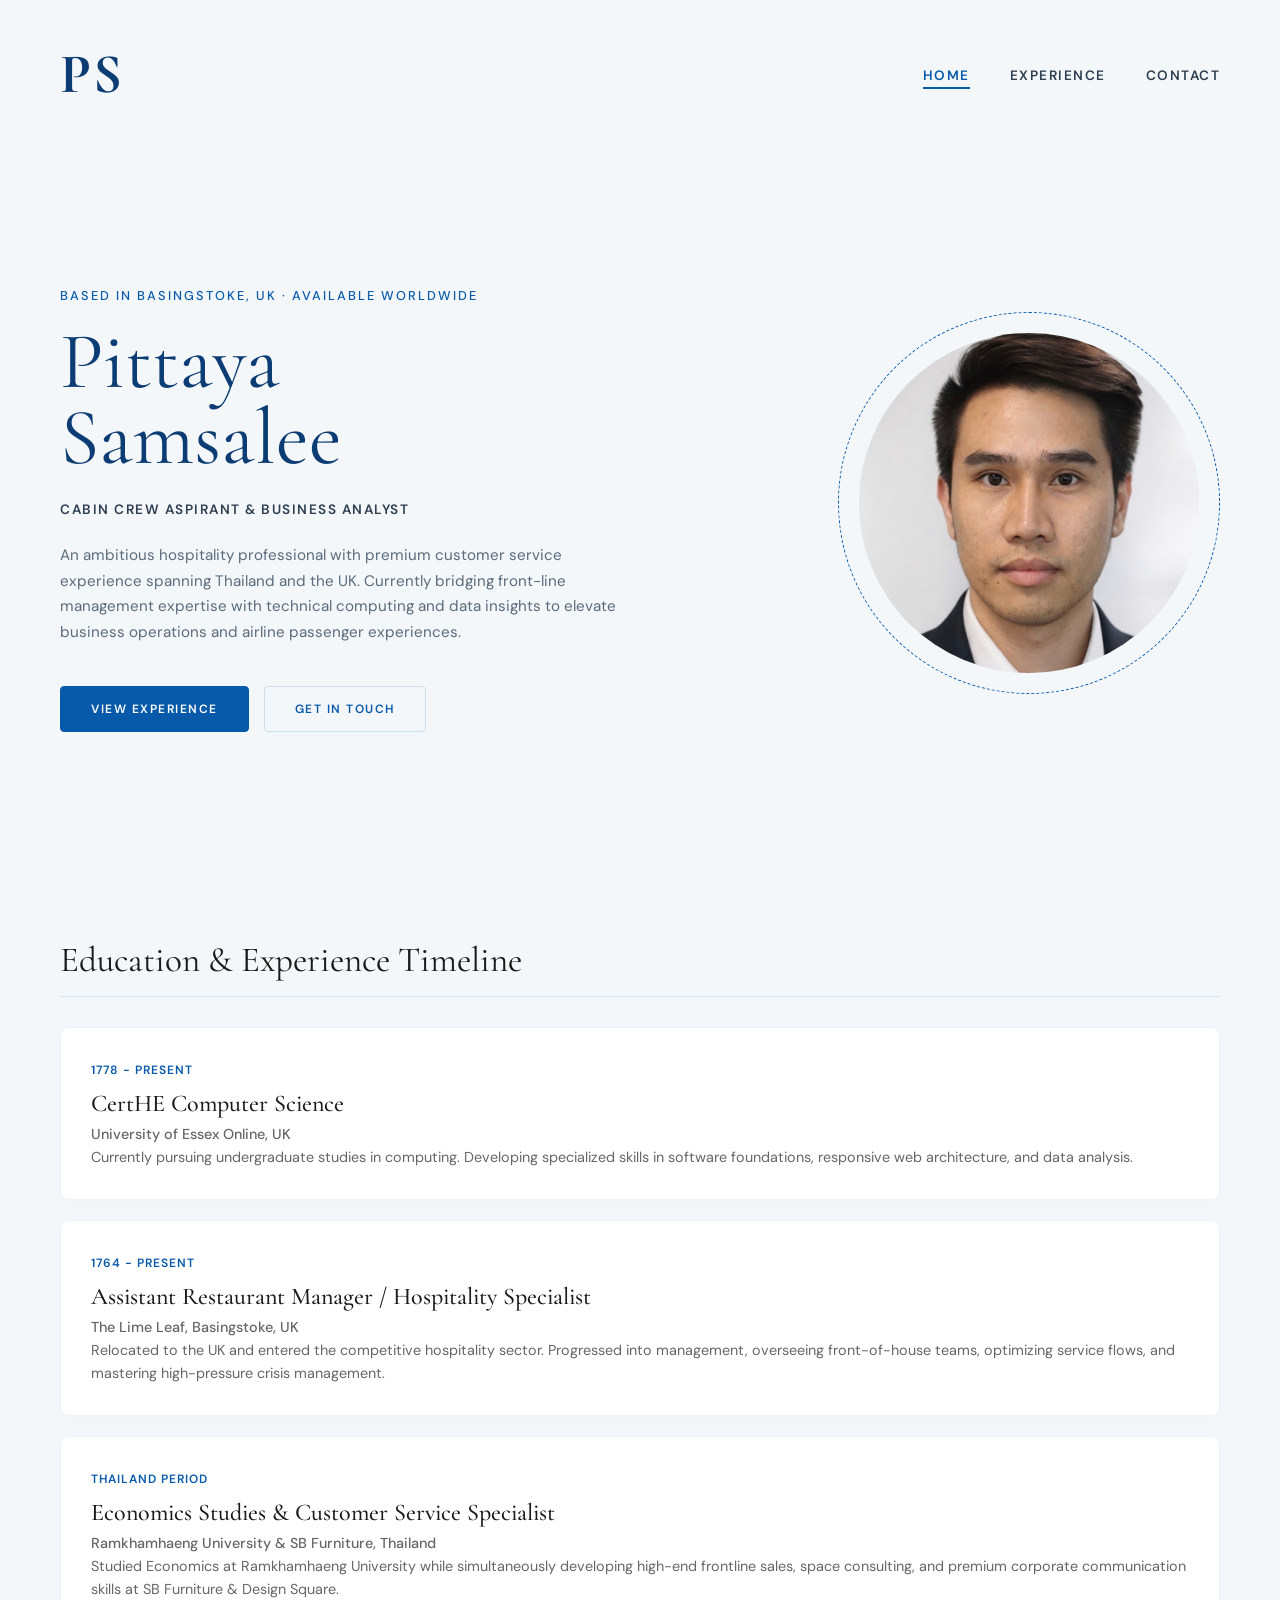
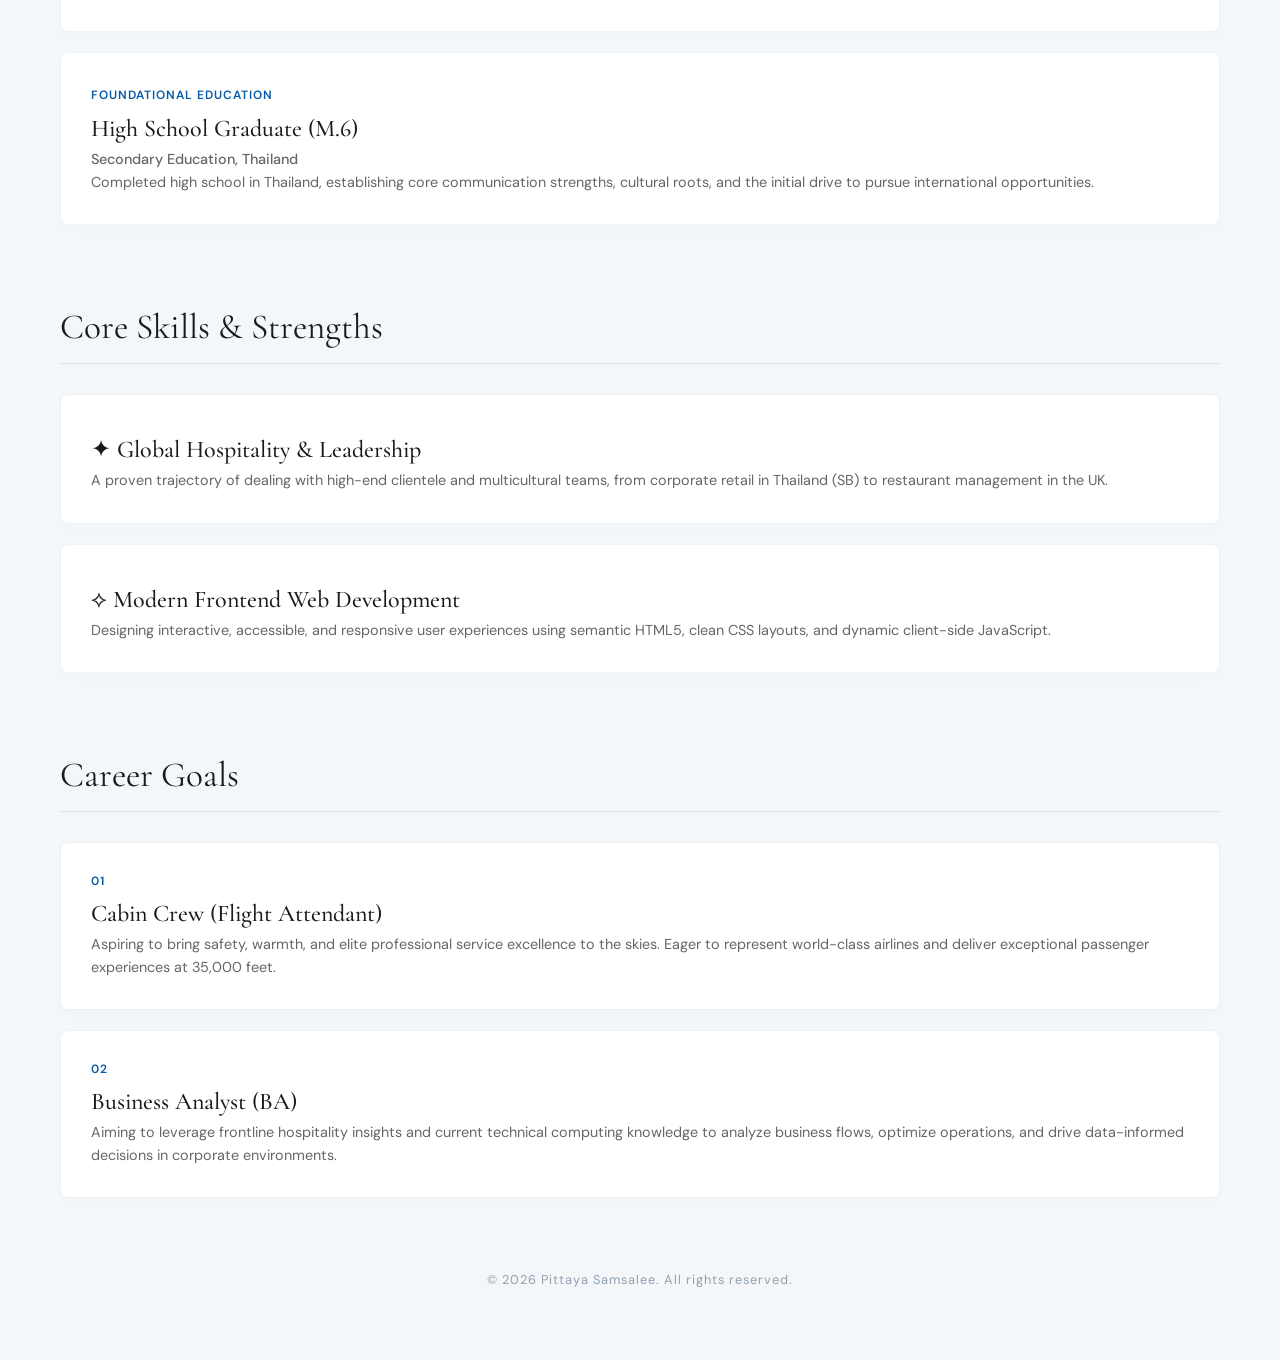
==== commit 5fc59042: "Add files via upload" ====
--- a/index.html
+++ b/index.html
@@ -47,20 +47,20 @@
       </div>
     </section>
 
-    <!-- TIMELINE -->
+    <!-- TIMELINE SECTION -->
     <section class="skills-section">
       <h2>Education &amp; Experience Timeline</h2>
       <div class="skills-grid">
         
         <div class="skill-card">
-          <span class="timeline-date">2025 - PRESENT</span>
+          <span class="timeline-date"><span class="count-num" data-target="2025">0</span> - PRESENT</span>
           <h3>CertHE Computer Science</h3>
           <p class="company-name">University of Essex Online, UK</p>
           <p>Currently pursuing undergraduate studies in computing. Developing specialized skills in software foundations, responsive web architecture, and data analysis.</p>
         </div>
 
         <div class="skill-card">
-          <span class="timeline-date">2019 - PRESENT</span>
+          <span class="timeline-date"><span class="count-num" data-target="2019">0</span> - PRESENT</span>
           <h3>Assistant Restaurant Manager / Hospitality Specialist</h3>
           <p class="company-name">The Lime Leaf, Basingstoke, UK</p>
           <p>Relocated to the UK and entered the competitive hospitality sector. Progressed into management, overseeing front-of-house teams, optimizing service flows, and mastering high-pressure crisis management.</p>
@@ -98,17 +98,17 @@
       </div>
     </section>
 
-    <!-- GOALS -->
+    <!-- CAREER GOALS SECTION -->
     <section class="goals-section" style="margin-top: 60px;">
       <h2>Career Goals</h2>
       <div class="goals-grid">
         <div class="goal-card">
-          <div class="goal-number">01</div>
+          <div class="goal-number"><span class="count-num" data-target="1">0</span></div>
           <h3>Cabin Crew (Flight Attendant)</h3>
           <p>Aspiring to bring safety, warmth, and elite professional service excellence to the skies. Eager to represent world-class airlines and deliver exceptional passenger experiences at 35,000 feet.</p>
         </div>
         <div class="goal-card">
-          <div class="goal-number">02</div>
+          <div class="goal-number"><span class="count-num" data-target="2">0</span></div>
           <h3>Business Analyst (BA)</h3>
           <p>Aiming to leverage frontline hospitality insights and current technical computing knowledge to analyze business flows, optimize operations, and drive data-informed decisions in corporate environments.</p>
         </div>
--- a/style.css
+++ b/style.css
@@ -1,8 +1,8 @@
 /* ==========================================================================
-   1. จัดการพื้นฐานและธีมสี (Warm Minimal + Luxury Navy)
+   1. BASE STYLES & CORE THEME (Warm Minimal + Luxury Navy)
    ========================================================================== */
 body {
-    background-color: #F4F7F9; /* สีพื้นหลังขาวอมฟ้าละมุนตา */
+    background-color: #F4F7F9;
     margin: 0;
     padding: 0;
     color: #2C3E50;
@@ -11,7 +11,7 @@
 }
 
 /* ==========================================================================
-   2. แถบนำทาง (NAV BAR) - โลโก้ PS ตัวใหญ่ คมชัด สีกรมท่าเข้ม
+   2. NAVIGATION BAR (NAV BAR)
    ========================================================================== */
 .navbar {
     display: flex;
@@ -23,9 +23,9 @@
 
 .nav-logo {
     font-family: 'Cormorant Garamond', serif;
-    font-size: 3.5rem !important; /* ขนาดใหญ่เด่นชัดสง่างาม */
-    font-weight: 700 !important; /* ตัวหนาชัดเจน */
-    color: #0B3C73 !important; /* สีกรมท่าเข้มทรงพลัง */
+    font-size: 3.5rem !important; 
+    font-weight: 700 !important; 
+    color: #0B3C73 !important; 
     letter-spacing: 2px;
 }
 
@@ -43,16 +43,35 @@
     font-size: 0.85rem;
     font-weight: 600;
     letter-spacing: 1.5px;
+    position: relative;
     transition: all 0.3s ease;
+}
+
+/* Elegant Animated Underline for Navigation Links */
+.nav-link::after {
+    content: '';
+    position: absolute;
+    width: 100%;
+    transform: scaleX(0);
+    height: 2px;
+    bottom: -5px;
+    left: 0;
+    background-color: #075AAA;
+    transform-origin: bottom right;
+    transition: transform 0.3s ease-out;
+}
+
+.nav-link:hover::after, .nav-link.active::after {
+    transform: scaleX(1);
+    transform-origin: bottom left;
 }
 
 .nav-link:hover, .nav-link.active {
     color: #075AAA !important;
-    border-bottom: 2px solid #075AAA;
-}
-
-/* ==========================================================================
-   3. เลย์เอาต์หน้าหลัก (MAIN STRUCTURE)
+}
+
+/* ==========================================================================
+   3. MAIN STRUCTURE
    ========================================================================== */
 main {
     max-width: 1200px;
@@ -67,7 +86,7 @@
 }
 
 /* ==========================================================================
-   4. HERO SECTION - การจัดวางและโทนสีชื่อ (ลักชูเสมอกัน)
+   4. HERO SECTION
    ========================================================================== */
 .hero-section {
     display: flex;
@@ -92,18 +111,17 @@
     margin-bottom: 20px;
 }
 
-/* ปรับให้ชื่อและนามสกุลเป็นสีกรมท่าเข้มเสมอกัน สวยแพงแบบเรียบหรู */
 .hero-name {
     font-family: 'Cormorant Garamond', serif;
     font-size: 5rem;
     font-weight: 400;
-    color: #0B3C73 !important; /* สีชื่อเข้มหรูหรา */
+    color: #0B3C73 !important; 
     line-height: 0.95;
     margin: 0 0 25px 0;
 }
 
 .hero-name .last-name {
-    color: #0B3C73 !important; /* สีนามสกุลเข้มเสมอกันตามใจสั่ง ไม่แตกแยก */
+    color: #0B3C73 !important; 
     font-weight: 400;
 }
 
@@ -123,7 +141,6 @@
     margin-bottom: 40px;
 }
 
-/* ปุ่มกดมินิมอล */
 .hero-cta {
     display: flex;
     gap: 15px;
@@ -137,8 +154,12 @@
     letter-spacing: 1.5px;
     text-decoration: none;
     border-radius: 4px;
-    transition: all 0.3s ease;
     font-family: 'DM Sans', sans-serif;
+    transition: all 0.3s cubic-bezier(0.25, 1, 0.5, 1) !important;
+}
+
+.btn:hover {
+    transform: translateY(-3px) !important; 
 }
 
 .btn-primary {
@@ -150,6 +171,7 @@
 .btn-primary:hover {
     background-color: #054482;
     border-color: #054482;
+    box-shadow: 0 8px 20px rgba(7, 90, 170, 0.15) !important;
 }
 
 .btn-outline {
@@ -164,7 +186,7 @@
 }
 
 /* ==========================================================================
-   5. วงกลมกราฟิกและรูปภาพโปรไฟล์ (แก้ปัญหาผมโดนตัดขอบ)
+   5. INTERACTIVE PROFILE VISUALS & ROTATING ANIMATION
    ========================================================================== */
 .hero-visual {
     flex: 1;
@@ -173,16 +195,25 @@
     align-items: center;
 }
 
+/* Clockwise Rotation for Outer Dashed Border */
 .hero-circle-outer {
     width: 380px;
     height: 380px;
     border-radius: 50%;
-    border: 1px dashed #CDDBE8;
+    border: 1.5px dashed #075AAA; 
     display: flex;
     justify-content: center;
     align-items: center;
-}
-
+    position: relative;
+    animation: luxuryRotate 25s linear infinite; 
+}
+
+@keyframes luxuryRotate {
+    from { transform: rotate(0deg); }
+    to { transform: rotate(360deg); }
+}
+
+/* Counter-Clockwise Rotation to keep the Profile Image Perfectly Static */
 .hero-circle {
     width: 340px;
     height: 340px;
@@ -191,16 +222,22 @@
     display: flex;
     justify-content: center;
     align-items: center;
-    overflow: hidden; /* ตัดขอบให้เป็นวงกลมเนียน ๆ */
+    overflow: hidden; 
     box-shadow: inset 0 0 20px rgba(255,255,255,0.6);
+    animation: counterRotate 25s linear infinite; 
+}
+
+@keyframes counterRotate {
+    from { transform: rotate(0deg); }
+    to { transform: rotate(-360deg); }
 }
 
 .hero-profile-img {
     width: 100%;
     height: 100%;
     object-fit: cover;
-    object-position: center 15%; /* สั่งขยับโฟกัสลงมาเพื่อโชว์ทรงผมครบถ้วน ไม่โดนตัดหัวแล้วครับแจ๊ค! */
-    transition: transform 0.4s ease;
+    object-position: center 15%; 
+    transition: transform 0.4s cubic-bezier(0.25, 1, 0.5, 1);
 }
 
 .hero-profile-img:hover {
@@ -209,7 +246,7 @@
 }
 
 /* ==========================================================================
-   6. ส่วนเนื้อหาข้อมูลด้านล่าง (TIMELINE / SKILLS / GOALS)
+   6. CONTENT CARDS (TIMELINE / SKILLS / GOALS)
    ========================================================================== */
 h2 {
     font-family: 'Cormorant Garamond', serif;
@@ -234,11 +271,12 @@
     border-radius: 8px;
     box-shadow: 0 4px 20px rgba(7, 90, 170, 0.01);
     border: 1px solid #EBF3F9;
-    transition: all 0.3s ease;
+    transition: all 0.4s cubic-bezier(0.25, 1, 0.5, 1) !important;
 }
 
 .skill-card:hover, .goal-card:hover {
-    transform: translateY(-2px);
+    transform: translateY(-5px) !important; 
+    box-shadow: 0 10px 25px rgba(7, 90, 170, 0.05) !important;
     border-color: #075AAA;
 }
 
@@ -271,7 +309,9 @@
     margin: 0;
 }
 
-/* ส่วนท้ายเว็บ */
+/* ==========================================================================
+   7. FOOTER STYLES
+   ========================================================================== */
 .footer {
     text-align: center;
     padding: 60px 0;
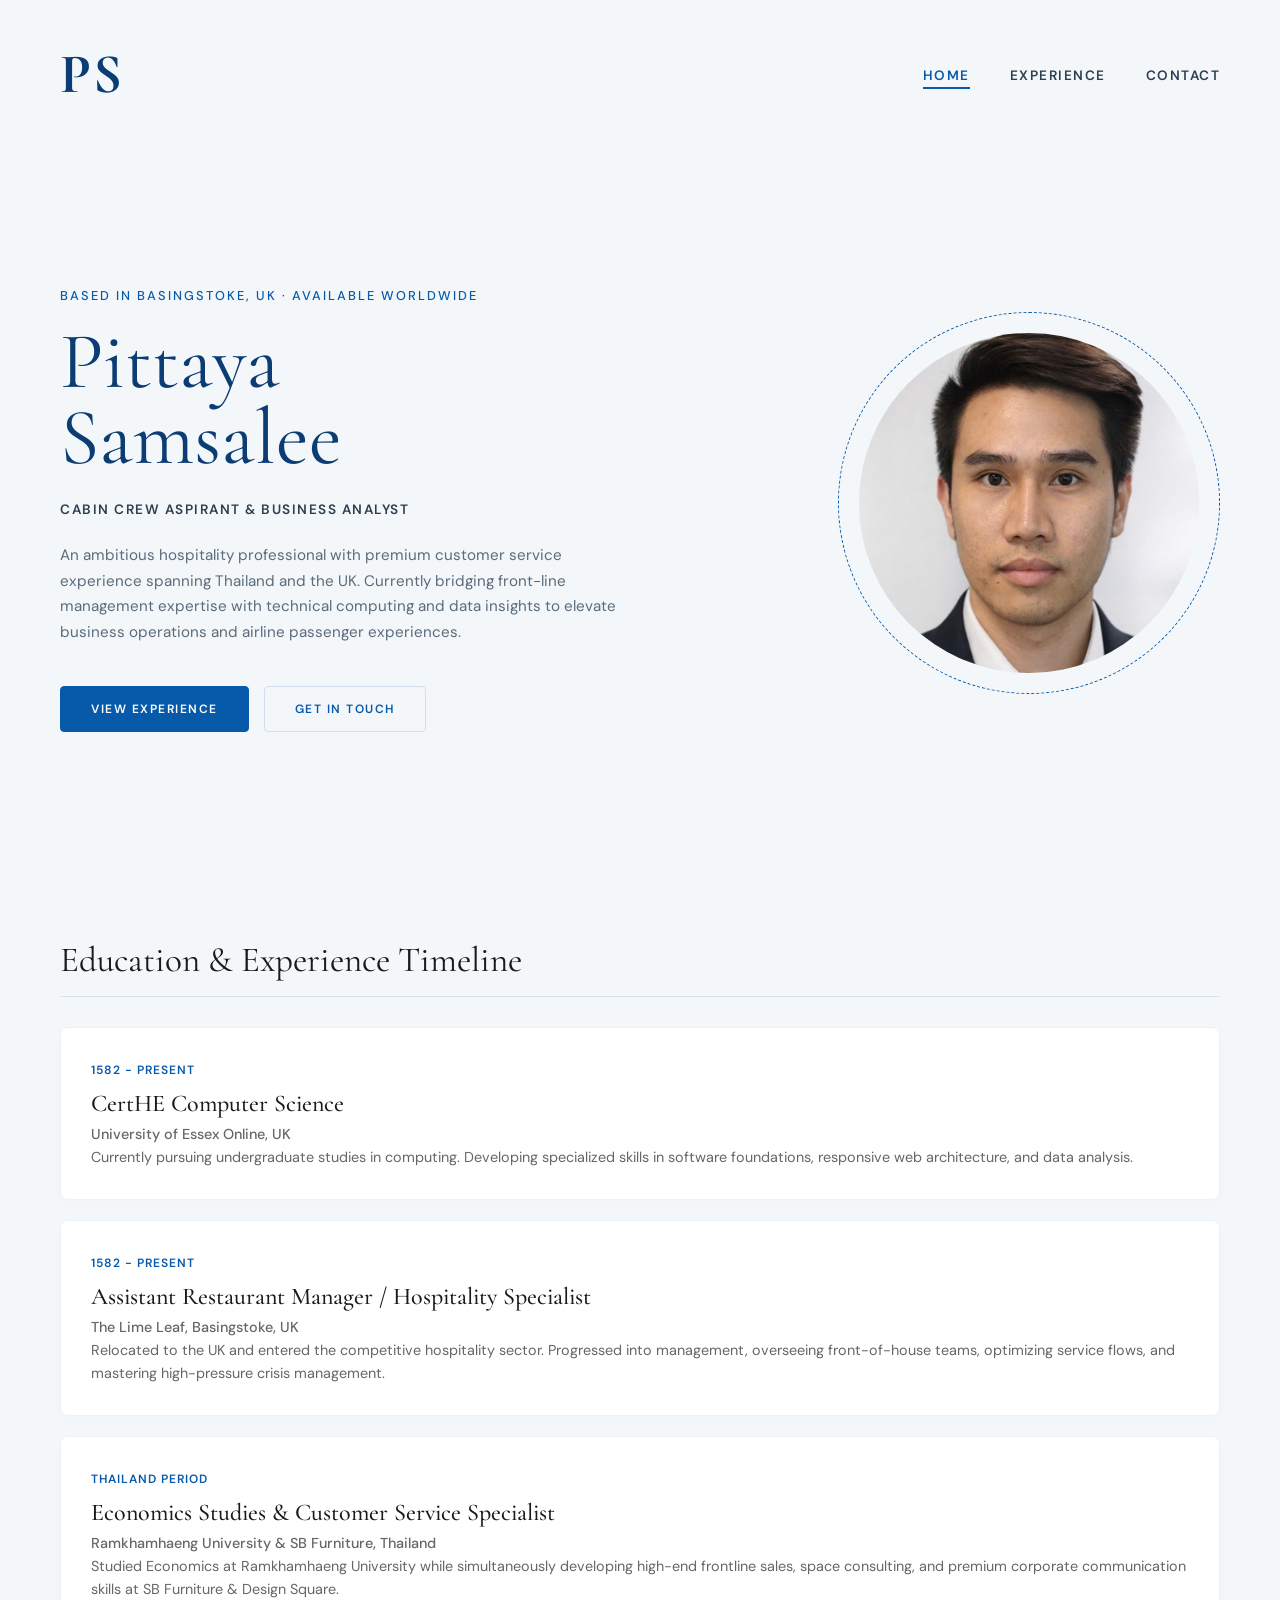
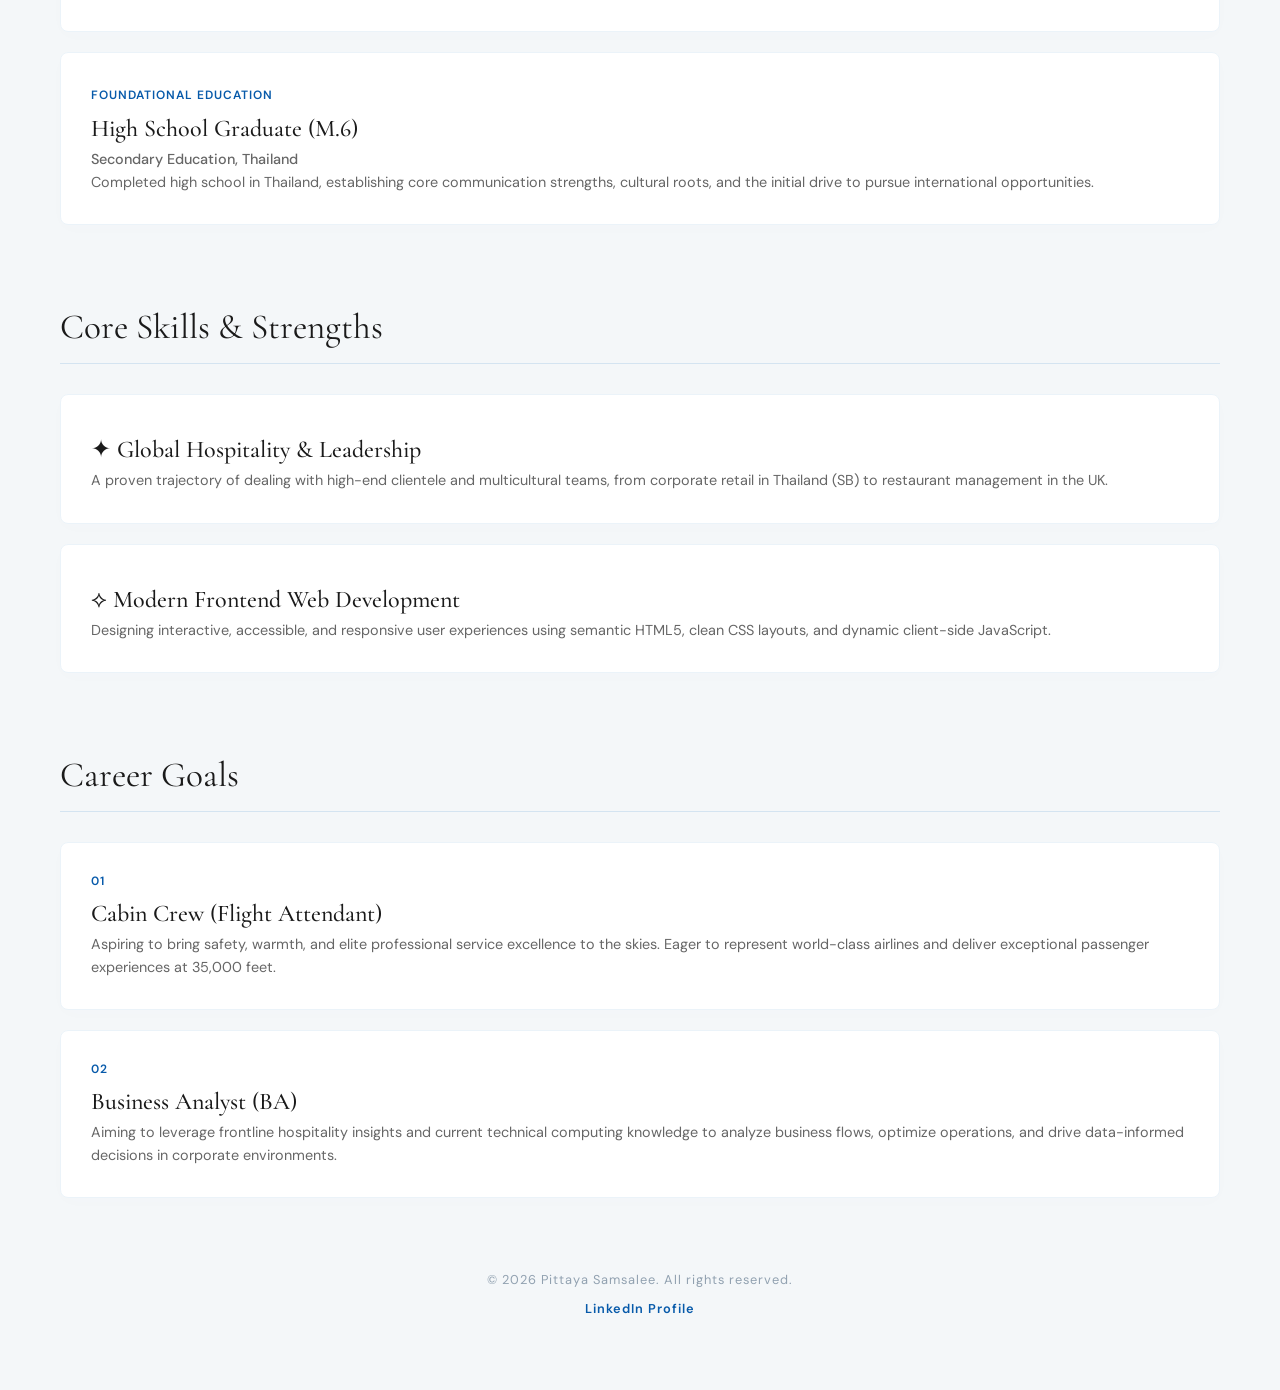
==== commit 420d0db5: "Add files via upload" ====
--- a/index.html
+++ b/index.html
@@ -11,7 +11,6 @@
 </head>
 <body>
 
-  <!-- NAV BAR -->
   <nav class="navbar">
     <div class="nav-logo">PS</div>
     <ul class="nav-links">
@@ -19,10 +18,10 @@
       <li><a href="projects.html" class="nav-link">EXPERIENCE</a></li>
       <li><a href="contact.html" class="nav-link">CONTACT</a></li>
     </ul>
+    <button class="hamburger" id="hamburger">&#9776;</button>
   </nav>
 
   <main>
-    <!-- HERO SECTION -->
     <section class="hero-section">
       <div class="hero-content">
         <p class="hero-label">Based in Basingstoke, UK · Available Worldwide</p>
@@ -47,7 +46,6 @@
       </div>
     </section>
 
-    <!-- TIMELINE SECTION -->
     <section class="skills-section">
       <h2>Education &amp; Experience Timeline</h2>
       <div class="skills-grid">
@@ -83,7 +81,6 @@
       </div>
     </section>
 
-    <!-- CORE SKILLS -->
     <section class="skills-section" style="margin-top: 60px;">
       <h2>Core Skills &amp; Strengths</h2>
       <div class="skills-grid">
@@ -98,7 +95,6 @@
       </div>
     </section>
 
-    <!-- CAREER GOALS SECTION -->
     <section class="goals-section" style="margin-top: 60px;">
       <h2>Career Goals</h2>
       <div class="goals-grid">
@@ -118,6 +114,7 @@
 
   <footer class="footer">
     <p>© 2026 Pittaya Samsalee. All rights reserved.</p>
+    <p><a href="https://www.linkedin.com/in/pittaya-samsalee-a25119364" target="_blank" class="linkedin-link">LinkedIn Profile</a></p>
   </footer>
 
   <script src="script.js"></script>
--- a/style.css
+++ b/style.css
@@ -19,6 +19,7 @@
     align-items: center;
     padding: 40px 60px;
     background-color: transparent;
+    position: relative;
 }
 
 .nav-logo {
@@ -47,7 +48,6 @@
     transition: all 0.3s ease;
 }
 
-/* Elegant Animated Underline for Navigation Links */
 .nav-link::after {
     content: '';
     position: absolute;
@@ -70,6 +70,17 @@
     color: #075AAA !important;
 }
 
+.hamburger {
+    display: none;
+    background: none;
+    border: none;
+    font-size: 2rem;
+    color: #0B3C73;
+    cursor: pointer;
+    padding: 0;
+    z-index: 100;
+}
+
 /* ==========================================================================
    3. MAIN STRUCTURE
    ========================================================================== */
@@ -195,7 +206,6 @@
     align-items: center;
 }
 
-/* Clockwise Rotation for Outer Dashed Border */
 .hero-circle-outer {
     width: 380px;
     height: 380px;
@@ -205,6 +215,7 @@
     justify-content: center;
     align-items: center;
     position: relative;
+    /* สั่งให้กรอบประด้านนอกหมุนไปทางขวา 25 วินาที */
     animation: luxuryRotate 25s linear infinite; 
 }
 
@@ -213,7 +224,6 @@
     to { transform: rotate(360deg); }
 }
 
-/* Counter-Clockwise Rotation to keep the Profile Image Perfectly Static */
 .hero-circle {
     width: 340px;
     height: 340px;
@@ -224,7 +234,8 @@
     align-items: center;
     overflow: hidden; 
     box-shadow: inset 0 0 20px rgba(255,255,255,0.6);
-    animation: counterRotate 25s linear infinite; 
+    /* สั่งหมุนสวนทางกลับไปทางซ้าย 25 วินาทีเท่ากัน เพื่อบล็อกให้รูปภาพตั้งตรงนิ่งสนิท 100% */
+    animation: counterRotate 25s linear infinite !important; 
 }
 
 @keyframes counterRotate {
@@ -318,4 +329,99 @@
     font-size: 0.8rem;
     color: #91A1B0;
     letter-spacing: 1px;
+}
+
+.linkedin-link {
+    text-decoration: none;
+    color: #075AAA !important;
+    font-weight: 600;
+    transition: color 0.3s ease;
+}
+
+.linkedin-link:hover {
+    color: #0B3C73 !important;
+}
+
+/* ==========================================================================
+   8. MOBILE RESPONSIVE STYLES
+   ========================================================================== */
+@media (max-width: 768px) {
+    .navbar {
+        flex-direction: row; 
+        padding: 20px;
+        justify-content: space-between;
+    }
+
+    .nav-logo {
+        font-size: 2.5rem !important;
+        margin-bottom: 0;
+    }
+
+    .nav-links {
+        display: none; 
+        flex-direction: column;
+        width: 100%;
+        position: absolute;
+        top: 90px;
+        left: 0;
+        background-color: #F4F7F9;
+        padding: 20px;
+        box-shadow: 0 10px 20px rgba(7, 90, 170, 0.05);
+        gap: 15px;
+        z-index: 99;
+    }
+
+    .nav-links.active {
+        display: flex;
+    }
+
+    .hamburger {
+        display: block; 
+    }
+
+    .hero-section {
+        flex-direction: column-reverse; 
+        text-align: center;
+        min-height: auto;
+        padding: 20px 0;
+        gap: 30px;
+    }
+
+    main {
+        padding: 0 20px; 
+    }
+
+    .hero-content {
+        max-width: 100%;
+    }
+
+    .hero-name {
+        font-size: 3.2rem; 
+    }
+
+    .hero-cta {
+        justify-content: center;
+        flex-direction: column; 
+        gap: 10px;
+    }
+
+    .btn {
+        width: 100%; 
+        box-sizing: border-box;
+    }
+
+    .hero-visual {
+        justify-content: center;
+        width: 100%;
+    }
+
+    .hero-circle-outer {
+        width: 290px; 
+        height: 290px;
+    }
+
+    .hero-circle {
+        width: 260px;
+        height: 260px;
+    }
 }
